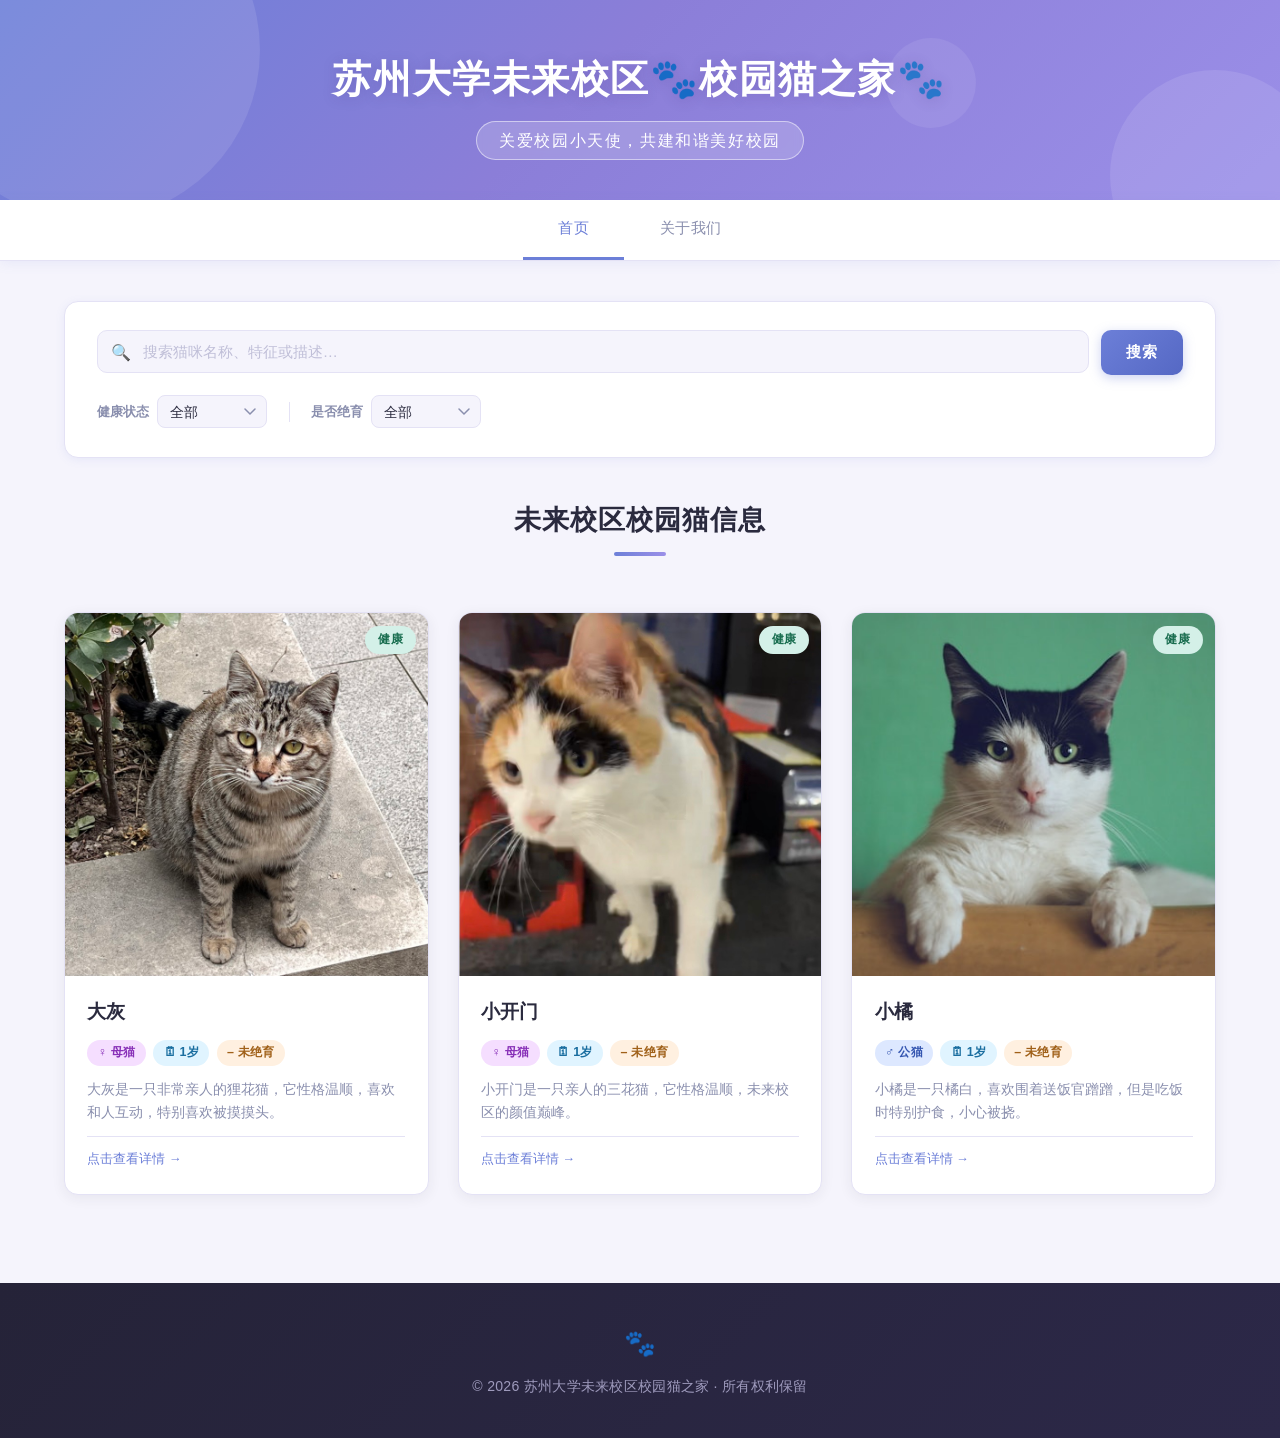
==== index.html @ 14e3f92b "update website info" ====
<!DOCTYPE html>
<html lang="zh-CN">
<head>
    <meta charset="UTF-8">
    <meta name="viewport" content="width=device-width, initial-scale=1.0">
    <title>苏州大学未来校区校园猫之家</title>
    <link rel="stylesheet" href="style.css">
</head>
<body>

    <!-- ── HEADER ── -->
    <header class="header">
        <div class="container header-inner">
            <h1>苏州大学未来校区🐾校园猫之家🐾</h1>
            <span class="header-subtitle">关爱校园小天使，共建和谐美好校园</span>
        </div>
    </header>

    <!-- ── NAV ── -->
    <nav class="navbar">
        <div class="container">
            <ul>
                <li><a href="#home" class="active">首页</a></li>
                <li><a href="#about">关于我们</a></li>
            </ul>
            <!-- <button id="addCatBtn" class="btn-add">+ 新增猫咪</button> -->
        </div>
    </nav>

    <!-- ── MAIN ── -->
    <main class="main">
        <div class="container">

            <!-- 搜索 & 筛选 -->
            <section class="search-section">
                <div class="search-row">
                    <div class="search-input-wrap">
                        <span class="search-icon">🔍</span>
                        <input type="text" id="searchInput" placeholder="搜索猫咪名称、特征或描述…">
                    </div>
                    <button id="searchBtn">搜索</button>
                </div>
                <div class="filter-row">
                    <div class="filter-item">
                        <span class="filter-label">健康状态</span>
                        <select id="statusFilter">
                            <option value="">全部</option>
                            <option value="健康">健康</option>
                            <option value="需要帮助">需要帮助</option>
                            <option value="已被领养">已被领养</option>
                        </select>
                    </div>
                    <div class="filter-divider"></div>
                    <div class="filter-item">
                        <span class="filter-label">是否绝育</span>
                        <select id="neuteredFilter">
                            <option value="">全部</option>
                            <option value="已绝育">已绝育</option>
                            <option value="未绝育">未绝育</option>
                        </select>
                    </div>
                </div>
            </section>

            <!-- 首页：猫咪列表 -->
            <section id="home">
                <div class="section-title"><h2>未来校区校园猫信息</h2></div>
                <div id="catsContainer" class="cats-grid"></div>
            </section>

            <!-- 关于我们 -->
            <section class="about-section" id="about" style="display:none;">
                <div class="section-title"><h2>关于我们</h2></div>
                <div class="about-content">
                    <p>苏州大学未来校区校园猫之家是一个致力于关爱校园猫咪的自发组织。我们希望通过这个平台，让更多人了解校园里猫咪的状态，为它们提供更好的生活环境。</p>
                    <h3>我们的使命</h3>
                    <ul>
                        <li>记录校园猫咪的信息</li>
                        <li>帮助有需要的校园猫咪</li>
                        <li>促进校园猫咪的领养工作</li>
                        <li>提高师生对校园猫咪的关爱意识</li>
                    </ul>
                </div>
            </section>

            <!-- 新增猫咪表单模态框 -->
            <div id="addCatModal" class="modal">
                <div class="modal-content modal-add-cat">
                    <span class="close" title="关闭">&times;</span>
                    <div class="modal-header">
                        <h3>🐱 新增猫咪信息</h3>
                    </div>
                    <form id="addCatForm">
                        <div class="form-row">
                            <div class="form-group">
                                <label class="required">猫咪名称</label>
                                <input type="text" name="name" required>
                            </div>
                            <div class="form-group">
                                <label class="required">年龄</label>
                                <input type="text" name="age" placeholder="如：1岁" required>
                            </div>
                        </div>
                        <div class="form-row">
                            <div class="form-group">
                                <label class="required">性别</label>
                                <select name="gender" required>
                                    <option value="">请选择</option>
                                    <option value="公猫">公猫</option>
                                    <option value="母猫">母猫</option>
                                </select>
                            </div>
                            <div class="form-group">
                                <label class="required">健康状态</label>
                                <select name="status" required>
                                    <option value="">请选择</option>
                                    <option value="健康">健康</option>
                                    <option value="需要帮助">需要帮助</option>
                                    <option value="已被领养">已被领养</option>
                                </select>
                            </div>
                        </div>
                        <div class="form-row">
                            <div class="form-group">
                                <label class="required">绝育状态</label>
                                <select name="neutered" required>
                                    <option value="">请选择</option>
                                    <option value="已绝育">已绝育</option>
                                    <option value="未绝育">未绝育</option>
                                </select>
                            </div>
                        </div>
                        <div class="form-group">
                            <label class="required">猫咪照片</label>
                            <input type="file" name="image" accept="image/*" id="catImageInput" required>
                            <div class="image-preview" id="imagePreview" style="display:none;margin-top:8px;">
                                <img id="previewImg" src="" alt="预览" style="max-width:200px;max-height:150px;border-radius:8px;object-fit:cover;">
                            </div>
                        </div>
                        <div class="form-group">
                            <label>外观特征</label>
                            <input type="text" name="characteristics" placeholder="如：橘色短毛，尾巴较长">
                        </div>
                        <div class="form-group">
                            <label class="required">详细描述</label>
                            <textarea name="description" rows="4" placeholder="描述这只猫咪的性格、习性等" required></textarea>
                        </div>
                        <div class="form-actions">
                            <button type="button" class="btn-cancel">取消</button>
                            <button type="submit" class="btn-submit">提交</button>
                        </div>
                    </form>
                </div>
            </div>

            <!-- 猫咪详情模态框 -->
            <div id="catModal" class="modal">
                <div class="modal-content">
                    <span class="close" title="关闭">&times;</span>
                    <div id="modalContent"></div>
                </div>
            </div>

        </div>
    </main>

    <!-- ── FOOTER ── -->
    <footer class="footer">
        <div class="container footer-inner">
            <div class="footer-logo">🐾</div>
            <p>&copy; 2026 苏州大学未来校区校园猫之家 · 所有权利保留</p>
        </div>
    </footer>

    <script src="script.js"></script>
</body>
</html>
---- style.css ----
/*
 * 蓝紫配色方案
 * --primary   : #6C7FD8  中饱和蓝紫（主色）
 * --secondary : #9B8FE8  淡紫（辅色）
 * --accent    : #5BC4D4  清爽蓝绿（强调）
 * --bg        : #F5F4FC  淡紫底
 * --card      : #FFFFFF  纯白卡片
 * --text      : #2A2A3E  深蓝灰文字
 * --muted     : #8A8FAE  蓝灰中字
 * --border    : #E4E2F5  淡紫边框
 */

/* ──────────────────────────────────────────
   基础重置
────────────────────────────────────────── */
*, *::before, *::after {
    margin: 0;
    padding: 0;
    box-sizing: border-box;
}

:root {
    --primary:    #6C7FD8;
    --primary-d:  #5568C4;
    --primary-l:  #8899E8;
    --secondary:  #9B8FE8;
    --accent:     #5BC4D4;
    --bg:         #F5F4FC;
    --card:       #FFFFFF;
    --text:       #2A2A3E;
    --muted:      #8A8FAE;
    --border:     #E4E2F5;
    --green:      #5DC9A8;
    --pink:       #E88FC4;
    --radius:     14px;
    --shadow-sm:  0 2px 10px rgba(108,127,216,0.10);
    --shadow-md:  0 6px 24px rgba(108,127,216,0.16);
    --shadow-lg:  0 16px 48px rgba(108,127,216,0.22);
    --transition: 0.25s cubic-bezier(0.4,0,0.2,1);
}

html { scroll-behavior: smooth; }

body {
    font-family: 'PingFang SC', 'Microsoft YaHei', 'Segoe UI', Tahoma, sans-serif;
    line-height: 1.6;
    color: var(--text);
    background: var(--bg);
    min-height: 100vh;
}

.container {
    max-width: 1200px;
    margin: 0 auto;
    padding: 0 24px;
}

/* ──────────────────────────────────────────
   HEADER
────────────────────────────────────────── */
.header {
    background: linear-gradient(135deg, #6C7FD8 0%, #8B7ED8 45%, #9B8FE8 100%);
    color: #fff;
    padding: 3rem 0 2.5rem;
    text-align: center;
    position: relative;
    overflow: hidden;
    box-shadow: 0 4px 20px rgba(108,127,216,0.35);
}

.header::before,
.header::after {
    content: '';
    position: absolute;
    border-radius: 50%;
    background: rgba(255,255,255,0.10);
    pointer-events: none;
}
.header::before {
    width: 340px; height: 340px;
    top: -120px; left: -80px;
}
.header::after {
    width: 210px; height: 210px;
    bottom: -80px; right: -40px;
}

.header-inner::before {
    content: '';
    position: absolute;
    width: 90px; height: 90px;
    border-radius: 50%;
    background: rgba(255,255,255,0.08);
    top: -10px; right: 22%;
    pointer-events: none;
}

.header-inner {
    position: relative;
    z-index: 1;
}

.header h1 {
    font-size: 2.4rem;
    font-weight: 700;
    letter-spacing: 0.04em;
    margin-bottom: 0.7rem;
    text-shadow: 0 2px 14px rgba(60,40,120,0.2);
}

.header-subtitle {
    display: inline-block;
    font-size: 1rem;
    letter-spacing: 0.1em;
    padding: 0.38rem 1.4rem;
    border: 1.5px solid rgba(255,255,255,0.50);
    border-radius: 40px;
    background: rgba(255,255,255,0.18);
    backdrop-filter: blur(4px);
    font-weight: 500;
}

/* ──────────────────────────────────────────
   NAV
────────────────────────────────────────── */
.navbar {
    background: #fff;
    box-shadow: 0 2px 12px rgba(108,127,216,0.10);
    position: sticky;
    top: 0;
    z-index: 100;
    border-bottom: 1px solid var(--border);
}

.navbar ul {
    display: flex;
    list-style: none;
    justify-content: center;
}

.navbar a {
    display: block;
    padding: 1rem 2.2rem;
    text-decoration: none;
    color: var(--muted);
    transition: color var(--transition), border-bottom var(--transition);
    font-weight: 500;
    font-size: 0.95rem;
    letter-spacing: 0.04em;
    border-bottom: 3px solid transparent;
}

.navbar a:hover { color: var(--primary); }

.navbar a.active {
    color: var(--primary);
    border-bottom-color: var(--primary);
}

/* ──────────────────────────────────────────
   MAIN
────────────────────────────────────────── */
.main {
    padding: 2.5rem 0 4rem;
    min-height: calc(100vh - 320px);
}

/* ──────────────────────────────────────────
   搜索 & 筛选
────────────────────────────────────────── */
.search-section {
    background: #fff;
    padding: 1.8rem 2rem;
    border-radius: var(--radius);
    box-shadow: var(--shadow-sm);
    margin-bottom: 2.5rem;
    border: 1px solid var(--border);
}

.search-row {
    display: flex;
    gap: 0.75rem;
    margin-bottom: 1.25rem;
}

.search-input-wrap {
    flex: 1;
    position: relative;
}

.search-icon {
    position: absolute;
    left: 14px;
    top: 50%;
    transform: translateY(-50%);
    font-size: 1rem;
    pointer-events: none;
}

.search-row input {
    width: 100%;
    padding: 0.75rem 0.75rem 0.75rem 2.8rem;
    border: 1.5px solid var(--border);
    border-radius: 10px;
    font-size: 0.95rem;
    background: var(--bg);
    color: var(--text);
    transition: border-color var(--transition), box-shadow var(--transition);
    font-family: inherit;
}

.search-row input:focus {
    outline: none;
    border-color: var(--primary);
    box-shadow: 0 0 0 3px rgba(108,127,216,0.15);
}

.search-row input::placeholder { color: #C0BFD8; }

.search-row button {
    padding: 0.75rem 1.6rem;
    background: linear-gradient(135deg, var(--primary), var(--primary-d));
    color: #fff;
    border: none;
    border-radius: 10px;
    cursor: pointer;
    transition: opacity var(--transition), transform var(--transition), box-shadow var(--transition);
    font-size: 0.95rem;
    font-family: inherit;
    font-weight: 600;
    letter-spacing: 0.04em;
    white-space: nowrap;
    box-shadow: 0 3px 12px rgba(108,127,216,0.35);
}

.search-row button:hover {
    opacity: 0.9;
    transform: translateY(-1px);
    box-shadow: 0 6px 18px rgba(108,127,216,0.40);
}

.filter-row {
    display: flex;
    gap: 1.25rem;
    flex-wrap: wrap;
    align-items: center;
}

.filter-label {
    font-size: 0.82rem;
    color: var(--muted);
    font-weight: 600;
    white-space: nowrap;
}

.filter-item {
    display: flex;
    align-items: center;
    gap: 0.5rem;
}

.filter-item select {
    padding: 0.45rem 2rem 0.45rem 0.75rem;
    border: 1.5px solid var(--border);
    border-radius: 8px;
    background: var(--bg);
    color: var(--text);
    font-size: 0.88rem;
    font-family: inherit;
    min-width: 110px;
    cursor: pointer;
    transition: border-color var(--transition);
    appearance: none;
    background-image: url("data:image/svg+xml,%3Csvg xmlns='http://www.w3.org/2000/svg' width='12' height='8' viewBox='0 0 12 8'%3E%3Cpath d='M1 1l5 5 5-5' stroke='%238A8FAE' stroke-width='1.5' fill='none' stroke-linecap='round'/%3E%3C/svg%3E");
    background-repeat: no-repeat;
    background-position: right 10px center;
}

.filter-item select:focus {
    outline: none;
    border-color: var(--primary);
}

.filter-divider {
    width: 1px;
    height: 20px;
    background: var(--border);
    margin: 0 0.1rem;
}

/* ──────────────────────────────────────────
   SECTION TITLE
────────────────────────────────────────── */
.section-title {
    text-align: center;
    margin-bottom: 2rem;
    padding-bottom: 1rem;
}

.section-title h2 {
    color: var(--text);
    font-size: 1.7rem;
    font-weight: 600;
    letter-spacing: 0.04em;
}

.section-title::after {
    content: '';
    display: block;
    width: 52px;
    height: 4px;
    background: linear-gradient(90deg, var(--primary), var(--secondary));
    border-radius: 2px;
    margin: 0.7rem auto 0;
}

/* ──────────────────────────────────────────
   CATS GRID
────────────────────────────────────────── */
.cats-grid {
    display: grid;
    grid-template-columns: repeat(auto-fill, minmax(310px, 1fr));
    gap: 1.8rem;
    padding: 0.5rem 0;
}

/* ──────────────────────────────────────────
   CAT CARD
────────────────────────────────────────── */
.cat-card {
    background: #fff;
    border-radius: var(--radius);
    overflow: hidden;
    box-shadow: 0 3px 14px rgba(42,42,62,0.07);
    transition: transform var(--transition), box-shadow var(--transition);
    cursor: pointer;
    border: 1px solid var(--border);
    display: flex;
    flex-direction: column;
}

.cat-card:hover {
    transform: translateY(-7px);
    box-shadow: var(--shadow-lg);
}

.cat-image-wrap {
    position: relative;
    overflow: hidden;
    background: #f5f4fb;
    flex-shrink: 0;
    aspect-ratio: 1 / 1;
}

.cat-image-wrap img {
    width: 100%;
    height: 100%;
    object-fit: cover;
    transition: transform 0.4s ease;
    display: block;
}

.cat-card:hover .cat-image-wrap img {
    transform: scale(1.06);
}

.cat-status-overlay {
    position: absolute;
    top: 12px;
    right: 12px;
}

.cat-info {
    padding: 1.3rem 1.4rem 1.5rem;
    flex: 1;
    display: flex;
    flex-direction: column;
    gap: 0.75rem;
}

.cat-name {
    font-size: 1.2rem;
    font-weight: 700;
    color: var(--text);
}

.cat-tags {
    display: flex;
    flex-wrap: wrap;
    gap: 0.45rem;
}

/* ── 标签 ── */
.tag {
    display: inline-flex;
    align-items: center;
    gap: 0.2rem;
    padding: 0.2rem 0.65rem;
    border-radius: 20px;
    font-size: 0.78rem;
    font-weight: 600;
    letter-spacing: 0.02em;
}

.tag-gender-m   { background: #DDE8FF; color: #3455B0; }
.tag-gender-f   { background: #F5DEFF; color: #8830B8; }
.tag-age        { background: #E0F4FF; color: #1A6EA0; }
.tag-neutered   { background: #DDFAF0; color: #1A7A58; }
.tag-unneutered { background: #FFF0E0; color: #A06018; }

.cat-description {
    color: var(--muted);
    line-height: 1.65;
    font-size: 0.88rem;
    flex: 1;
    display: -webkit-box;
    -webkit-line-clamp: 3;
    -webkit-box-orient: vertical;
    overflow: hidden;
}

.cat-footer {
    margin-top: auto;
    padding-top: 0.75rem;
    border-top: 1px solid var(--border);
    font-size: 0.8rem;
    color: var(--primary);
    font-weight: 500;
    display: flex;
    align-items: center;
    gap: 0.3rem;
}

/* ──────────────────────────────────────────
   STATUS BADGE
────────────────────────────────────────── */
.status-badge {
    display: inline-block;
    padding: 0.25rem 0.8rem;
    border-radius: 20px;
    font-size: 0.78rem;
    font-weight: 700;
    letter-spacing: 0.03em;
}

.status-healthy    { background: #D4F0E8; color: #1A6E50; }
.status-need-help  { background: #FFE4E0; color: #B83820; }
.status-adopted    { background: #DDE8FF; color: #2A50B0; }

/* ──────────────────────────────────────────
   EMPTY STATE
────────────────────────────────────────── */
.empty-state {
    grid-column: 1 / -1;
    text-align: center;
    padding: 4rem 2rem;
    color: var(--muted);
}

.empty-state .empty-icon {
    font-size: 3.5rem;
    margin-bottom: 1rem;
    display: block;
}

.empty-state strong {
    font-size: 1.1rem;
    display: block;
    color: var(--text);
    margin-bottom: 0.4rem;
}

.empty-state p { font-size: 0.9rem; }

/* ──────────────────────────────────────────
   MODAL
────────────────────────────────────────── */
.modal {
    display: none;
    position: fixed;
    z-index: 1000;
    inset: 0;
    background: rgba(20,18,40,0.55);
    backdrop-filter: blur(5px);
    animation: fadeIn 0.25s ease;
    overflow-y: auto;
    padding: 2rem 1rem;
}

.modal-content {
    background: #fff;
    margin: 0 auto;
    border-radius: 20px;
    width: 100%;
    max-width: 580px;
    position: relative;
    animation: slideIn 0.3s cubic-bezier(0.34,1.56,0.64,1);
    border: 1px solid var(--border);
    overflow: hidden;
    box-shadow: 0 20px 60px rgba(108,127,216,0.22);
}

.close {
    position: absolute;
    right: 14px;
    top: 14px;
    width: 34px;
    height: 34px;
    display: flex;
    align-items: center;
    justify-content: center;
    background: rgba(255,255,255,0.92);
    backdrop-filter: blur(4px);
    color: var(--muted);
    font-size: 1.2rem;
    font-weight: bold;
    cursor: pointer;
    z-index: 1001;
    border-radius: 50%;
    line-height: 1;
    transition: background var(--transition), color var(--transition), transform var(--transition);
    border: 1px solid var(--border);
}

.close:hover {
    background: var(--primary);
    color: #fff;
    border-color: var(--primary);
    transform: rotate(90deg);
}

.modal-image {
    width: 100%;
    overflow: hidden;
    background: #f5f4fb;
}

.modal-image img {
    width: 100%;
    height: auto;
    max-height: 360px;
    object-fit: contain;
    display: block;
}

.modal-info {
    padding: 1.8rem 2rem 2rem;
}

.modal-header {
    display: flex;
    align-items: center;
    justify-content: space-between;
    margin-bottom: 1rem;
    flex-wrap: wrap;
    gap: 0.5rem;
}

.modal-info h3 {
    font-size: 1.7rem;
    color: var(--text);
    font-weight: 700;
}

.modal-tags {
    display: flex;
    flex-wrap: wrap;
    gap: 0.5rem;
    margin-bottom: 1.4rem;
}

.modal-details {
    display: grid;
    grid-template-columns: 1fr 1fr;
    gap: 0.85rem;
    margin-bottom: 1.4rem;
}

.modal-detail {
    display: flex;
    flex-direction: column;
    gap: 0.3rem;
    background: var(--bg);
    padding: 0.8rem 1rem;
    border-radius: 10px;
    border: 1px solid var(--border);
}

.modal-detail strong {
    color: var(--primary);
    font-size: 0.75rem;
    letter-spacing: 0.06em;
    text-transform: uppercase;
    font-weight: 700;
}

.modal-detail span {
    font-size: 0.93rem;
    color: var(--text);
}

.modal-description {
    line-height: 1.75;
    color: #6A6A88;
    background: var(--bg);
    padding: 1.1rem 1.2rem;
    border-radius: 10px;
    border: 1px solid var(--border);
    font-size: 0.92rem;
}

.modal-description .desc-label {
    color: var(--primary);
    font-size: 0.75rem;
    font-weight: 700;
    letter-spacing: 0.06em;
    text-transform: uppercase;
    display: block;
    margin-bottom: 0.5rem;
}

/* ──────────────────────────────────────────
   ABOUT PAGE
────────────────────────────────────────── */
.about-section,
.contact-section {
    background: #fff;
    padding: 2.5rem;
    border-radius: var(--radius);
    box-shadow: var(--shadow-sm);
    border: 1px solid var(--border);
}

.about-content h3 {
    color: var(--primary);
    margin: 1.8rem 0 0.8rem;
    font-size: 1.1rem;
    font-weight: 700;
}

.about-content p {
    color: #6A6A88;
    line-height: 1.8;
}

.about-content ul {
    list-style: none;
    padding: 0;
    display: flex;
    flex-direction: column;
    gap: 0.5rem;
}

.about-content li {
    padding: 0.7rem 1rem 0.7rem 3rem;
    position: relative;
    color: #6A6A88;
    background: var(--bg);
    border-radius: 8px;
    border: 1px solid var(--border);
    transition: border-color var(--transition), box-shadow var(--transition);
}

.about-content li:hover {
    border-color: var(--primary);
    box-shadow: 0 2px 10px rgba(108,127,216,0.12);
}

.about-content li::before {
    content: "🐾";
    position: absolute;
    left: 0.85rem;
    top: 50%;
    transform: translateY(-50%);
    font-size: 1rem;
}

/* ──────────────────────────────────────────
   CONTACT PAGE
────────────────────────────────────────── */
.contact-content {
    display: grid;
    grid-template-columns: repeat(auto-fit, minmax(260px, 1fr));
    gap: 1.5rem;
    margin-top: 1.5rem;
}

.contact-block {
    background: var(--bg);
    padding: 1.6rem;
    border-radius: 12px;
    border: 1px solid var(--border);
    transition: border-color var(--transition), box-shadow var(--transition);
}

.contact-block:hover {
    border-color: var(--primary);
    box-shadow: 0 4px 16px rgba(108,127,216,0.14);
}

.contact-block h3 {
    color: var(--primary);
    margin-bottom: 1rem;
    font-size: 1.05rem;
    font-weight: 700;
}

.contact-block p {
    margin: 0.6rem 0;
    font-size: 0.93rem;
    color: #6A6A88;
    line-height: 1.7;
}

.contact-block strong {
    color: var(--text);
    font-weight: 600;
}

.contact-form-wrap form {
    display: flex;
    flex-direction: column;
    gap: 0.85rem;
}

.contact-form-wrap input,
.contact-form-wrap textarea {
    padding: 0.7rem 0.9rem;
    border: 1.5px solid var(--border);
    border-radius: 8px;
    font-size: 0.93rem;
    font-family: inherit;
    background: #fff;
    color: var(--text);
    transition: border-color var(--transition), box-shadow var(--transition);
    resize: vertical;
}

.contact-form-wrap input:focus,
.contact-form-wrap textarea:focus {
    outline: none;
    border-color: var(--primary);
    box-shadow: 0 0 0 3px rgba(108,127,216,0.12);
}

.contact-form-wrap input::placeholder,
.contact-form-wrap textarea::placeholder { color: #C0BFD8; }

.contact-form-wrap button {
    padding: 0.75rem;
    background: linear-gradient(135deg, var(--primary), var(--primary-d));
    color: #fff;
    border: none;
    border-radius: 8px;
    cursor: pointer;
    font-size: 0.95rem;
    font-family: inherit;
    font-weight: 600;
    letter-spacing: 0.05em;
    transition: opacity var(--transition), transform var(--transition);
    box-shadow: 0 3px 12px rgba(108,127,216,0.30);
}

.contact-form-wrap button:hover {
    opacity: 0.9;
    transform: translateY(-1px);
}

/* ──────────────────────────────────────────
   FOOTER
────────────────────────────────────────── */
.footer {
    background: linear-gradient(135deg, #252338 0%, #2C2848 100%);
    color: #B8B4D8;
    text-align: center;
    padding: 2.5rem 0;
    margin-top: 1rem;
}

.footer-inner {
    display: flex;
    flex-direction: column;
    align-items: center;
    gap: 0.5rem;
}

.footer-logo { font-size: 1.6rem; margin-bottom: 0.2rem; }

.footer p {
    font-size: 0.88rem;
    opacity: 0.82;
    letter-spacing: 0.02em;
}

.footer a {
    color: var(--accent);
    text-decoration: none;
    transition: color var(--transition);
}
.footer a:hover { color: #fff; }

/* ──────────────────────────────────────────
   ANIMATIONS
────────────────────────────────────────── */
@keyframes fadeIn {
    from { opacity: 0; }
    to   { opacity: 1; }
}

@keyframes slideIn {
    from { opacity: 0; transform: translateY(-20px) scale(0.97); }
    to   { opacity: 1; transform: translateY(0) scale(1); }
}

/* ──────────────────────────────────────────
   新增猫咪按钮
────────────────────────────────────────── */
.btn-add {
    position: absolute;
    right: 0;
    top: 50%;
    transform: translateY(-50%);
    padding: 0.6rem 1.2rem;
    background: linear-gradient(135deg, var(--accent), #4AB8C8);
    color: #fff;
    border: none;
    border-radius: 8px;
    cursor: pointer;
    font-size: 0.88rem;
    font-family: inherit;
    font-weight: 600;
    letter-spacing: 0.04em;
    transition: opacity var(--transition), transform var(--transition), box-shadow var(--transition);
    box-shadow: 0 3px 12px rgba(91,196,212,0.35);
}

.btn-add:hover {
    opacity: 0.9;
    transform: translateY(-52%);
    box-shadow: 0 5px 18px rgba(91,196,212,0.45);
}

/* ──────────────────────────────────────────
   新增猫咪表单模态框
────────────────────────────────────────── */
.modal-add-cat {
    max-width: 680px;
    border: 1px solid var(--border);
    box-shadow: 0 20px 60px rgba(108,127,216,0.25);
}

.modal-add-cat .modal-header {
    padding: 1.5rem 2rem 1rem;
    background: linear-gradient(135deg, var(--bg), #E8E6F8);
    border-bottom: 1px solid var(--border);
}

.modal-add-cat .modal-header h3 {
    font-size: 1.4rem;
    color: var(--text);
    font-weight: 700;
    margin: 0;
}

.modal-add-cat form {
    padding: 1.8rem 2rem 2rem;
}

.form-row {
    display: grid;
    grid-template-columns: 1fr 1fr;
    gap: 1.2rem;
    margin-bottom: 1.2rem;
}

.form-group {
    display: flex;
    flex-direction: column;
    gap: 0.5rem;
}

.form-group label {
    font-size: 0.82rem;
    color: var(--muted);
    font-weight: 600;
    letter-spacing: 0.03em;
}

.form-group label.required::after {
    content: " *";
    color: var(--pink);
}

.form-group input,
.form-group select,
.form-group textarea {
    padding: 0.7rem 0.85rem;
    border: 1.5px solid var(--border);
    border-radius: 8px;
    font-size: 0.93rem;
    font-family: inherit;
    background: #fff;
    color: var(--text);
    transition: border-color var(--transition), box-shadow var(--transition);
}

.form-group textarea {
    resize: vertical;
    min-height: 90px;
    line-height: 1.6;
}

.form-group input:focus,
.form-group select:focus,
.form-group textarea:focus {
    outline: none;
    border-color: var(--primary);
    box-shadow: 0 0 0 3px rgba(108,127,216,0.12);
}

.form-group input::placeholder,
.form-group textarea::placeholder {
    color: #C0BFD8;
}

.form-group select {
    appearance: none;
    background-image: url("data:image/svg+xml,%3Csvg xmlns='http://www.w3.org/2000/svg' width='12' height='8' viewBox='0 0 12 8'%3E%3Cpath d='M1 1l5 5 5-5' stroke='%238A8FAE' stroke-width='1.5' fill='none' stroke-linecap='round'/%3E%3C/svg%3E");
    background-repeat: no-repeat;
    background-position: right 12px center;
    cursor: pointer;
}

.form-actions {
    display: flex;
    gap: 1rem;
    margin-top: 1.5rem;
    padding-top: 1.5rem;
    border-top: 1px solid var(--border);
}

.form-actions button {
    flex: 1;
    padding: 0.75rem 1.5rem;
    border: none;
    border-radius: 8px;
    font-size: 0.95rem;
    font-family: inherit;
    font-weight: 600;
    letter-spacing: 0.04em;
    cursor: pointer;
    transition: opacity var(--transition), transform var(--transition);
}

.btn-cancel {
    background: var(--bg);
    color: var(--muted);
    border: 1.5px solid var(--border);
}

.btn-cancel:hover {
    background: #E8E6F8;
    color: var(--text);
}

.btn-submit {
    background: linear-gradient(135deg, var(--primary), var(--primary-d));
    color: #fff;
    box-shadow: 0 3px 12px rgba(108,127,216,0.35);
}

.btn-submit:hover {
    opacity: 0.9;
    transform: translateY(-1px);
    box-shadow: 0 5px 18px rgba(108,127,216,0.45);
}


/* ──────────────────────────────────────────
   RESPONSIVE
────────────────────────────────────────── */
@media (max-width: 768px) {
    .header h1 { font-size: 1.65rem; }

    .navbar a { padding: 0.85rem 1.2rem; font-size: 0.88rem; }

    .cats-grid { grid-template-columns: 1fr; gap: 1.2rem; }

    .search-row { flex-direction: column; }
    .filter-row { flex-direction: column; align-items: flex-start; }
    .filter-divider { display: none; }

    .modal { padding: 1rem 0.5rem; }
    .modal-details { grid-template-columns: 1fr; }
    .modal-info { padding: 1.4rem 1.2rem 1.6rem; }

    .about-section,
    .contact-section { padding: 1.5rem; }

    .contact-content { grid-template-columns: 1fr; }

    /* 新增猫咪按钮在移动端 */
    .btn-add {
        position: static;
        transform: none;
        margin-top: 0.5rem;
        width: 100%;
    }

    .btn-add:hover {
        transform: translateY(-1px);
    }

    /* 新增猫咪表单在移动端 */
    .modal-add-cat .modal-header {
        padding: 1.2rem 1.5rem 1rem;
    }

    .modal-add-cat form {
        padding: 1.4rem 1.5rem 1.8rem;
    }

    .form-row {
        grid-template-columns: 1fr;
        gap: 1rem;
    }

    .form-actions {
        flex-direction: column-reverse;
    }

    .form-actions button {
        width: 100%;
    }
}
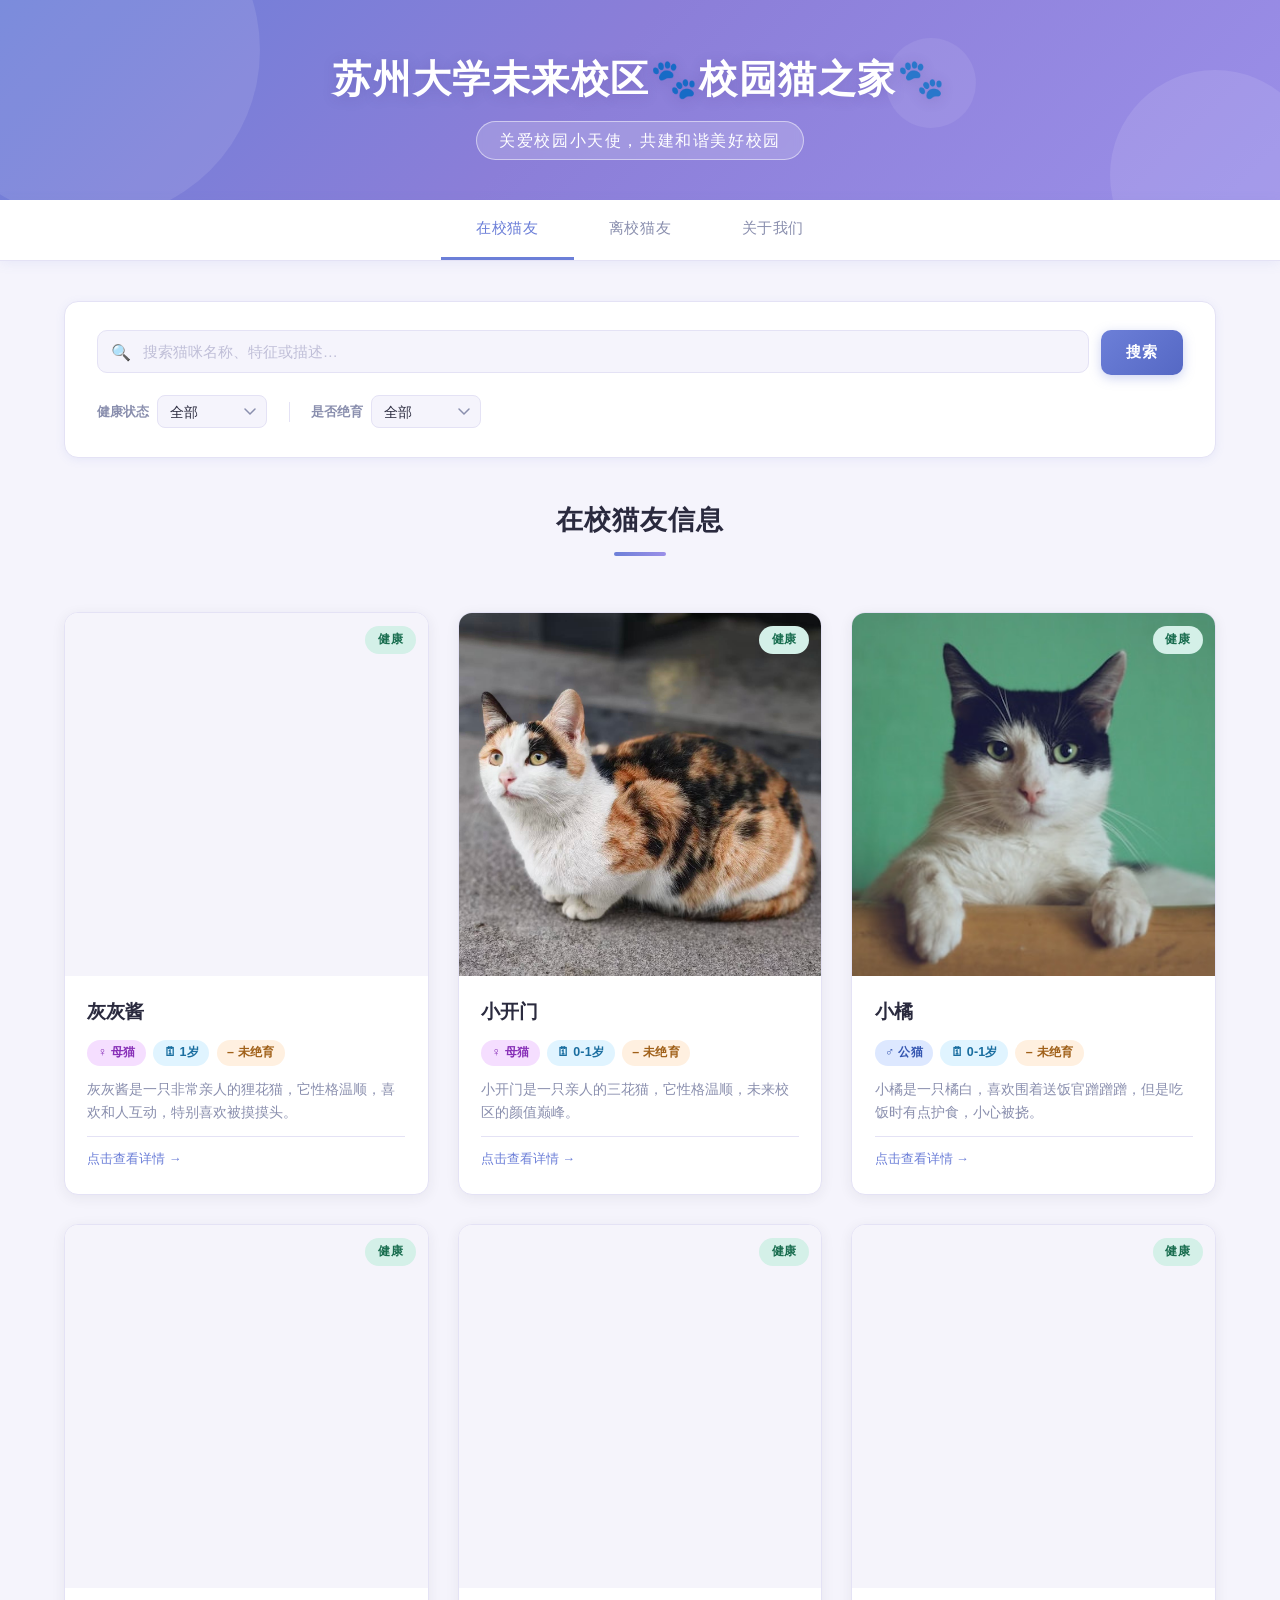
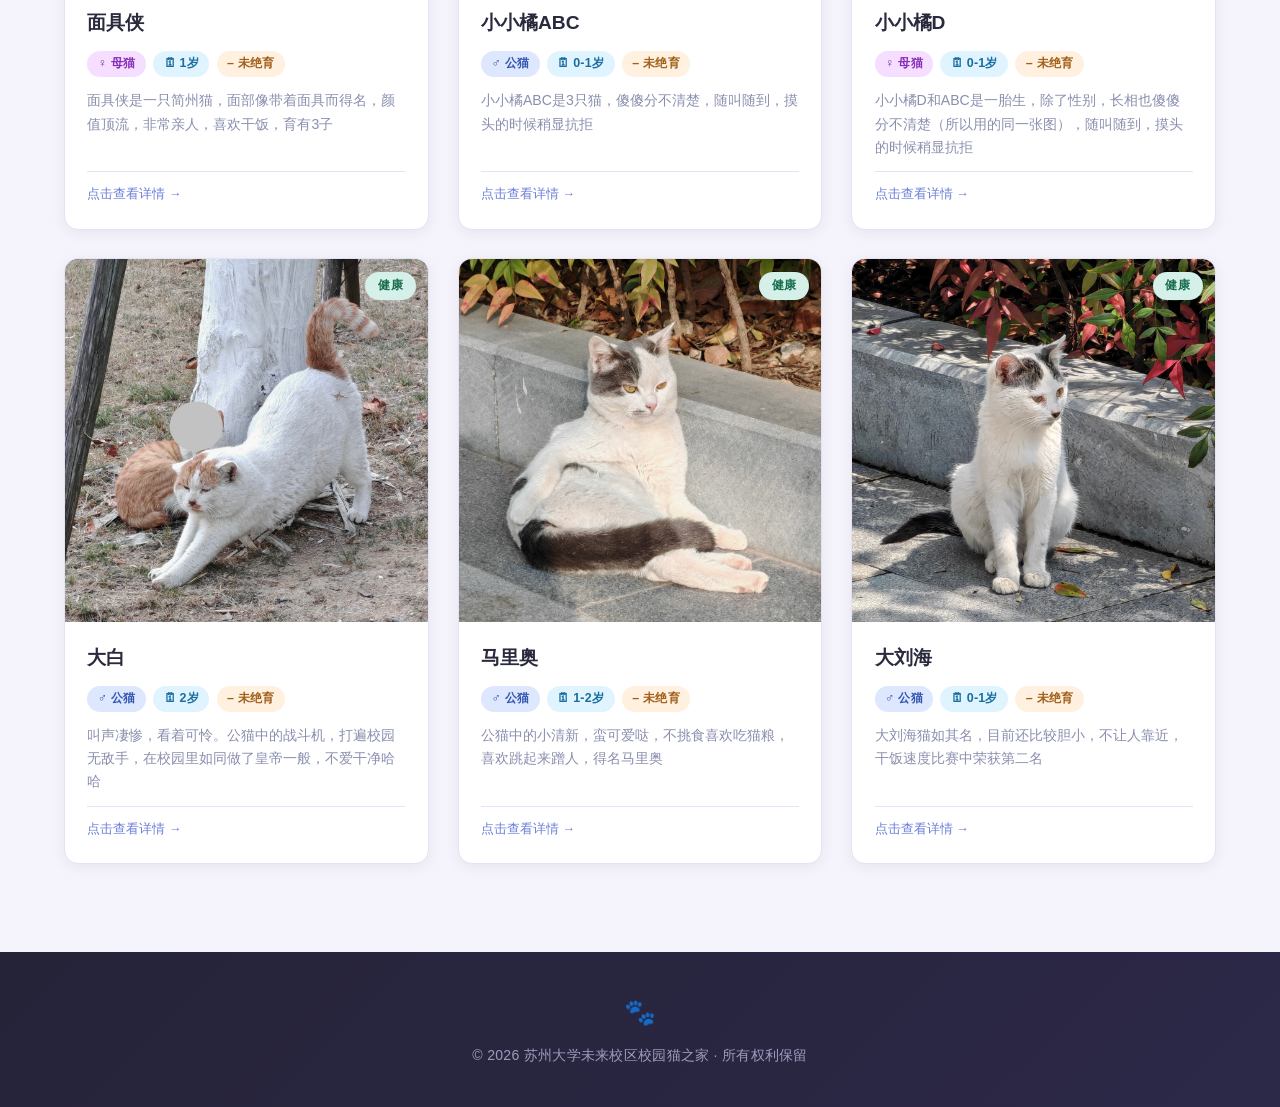
==== commit 149e466b: "update cats info" ====
--- a/index.html
+++ b/index.html
@@ -20,7 +20,8 @@
     <nav class="navbar">
         <div class="container">
             <ul>
-                <li><a href="#home" class="active">首页</a></li>
+                <li><a href="#home" class="active">在校猫友</a></li>
+                <li><a href="#alumni">离校猫友</a></li>
                 <li><a href="#about">关于我们</a></li>
             </ul>
             <!-- <button id="addCatBtn" class="btn-add">+ 新增猫咪</button> -->
@@ -47,7 +48,6 @@
                             <option value="">全部</option>
                             <option value="健康">健康</option>
                             <option value="需要帮助">需要帮助</option>
-                            <option value="已被领养">已被领养</option>
                         </select>
                     </div>
                     <div class="filter-divider"></div>
@@ -62,10 +62,36 @@
                 </div>
             </section>
 
-            <!-- 首页：猫咪列表 -->
+            <!-- 首页：在校猫咪列表 -->
             <section id="home">
-                <div class="section-title"><h2>未来校区校园猫信息</h2></div>
+                <div class="section-title"><h2>在校猫友信息</h2></div>
                 <div id="catsContainer" class="cats-grid"></div>
+            </section>
+
+            <!-- 离校猫友 -->
+            <section id="alumni" style="display:none;">
+                <div class="search-section" id="alumniSearchSection">
+                    <div class="search-row">
+                        <div class="search-input-wrap">
+                            <span class="search-icon">🔍</span>
+                            <input type="text" id="alumniSearchInput" placeholder="搜索猫咪名称、特征或描述…">
+                        </div>
+                        <button id="alumniSearchBtn">搜索</button>
+                    </div>
+                    <div class="filter-row">
+                        <div class="filter-item">
+                            <span class="filter-label">离校原因</span>
+                            <select id="leaveReasonFilter">
+                                <option value="">全部</option>
+                                <option value="被领养">被领养</option>
+                                <option value="走失">走失</option>
+                                <option value="其他">其他</option>
+                            </select>
+                        </div>
+                    </div>
+                </div>
+                <div class="section-title"><h2>离校猫友信息</h2></div>
+                <div id="alumniContainer" class="cats-grid"></div>
             </section>
 
             <!-- 关于我们 -->
@@ -103,6 +129,10 @@
                         </div>
                         <div class="form-row">
                             <div class="form-group">
+                                <label>生日</label>
+                                <input type="date" name="birthday">
+                            </div>
+                            <div class="form-group">
                                 <label class="required">性别</label>
                                 <select name="gender" required>
                                     <option value="">请选择</option>
@@ -110,6 +140,8 @@
                                     <option value="母猫">母猫</option>
                                 </select>
                             </div>
+                        </div>
+                        <div class="form-row">
                             <div class="form-group">
                                 <label class="required">健康状态</label>
                                 <select name="status" required>
--- a/style.css
+++ b/style.css
@@ -405,6 +405,7 @@
 .tag-gender-m   { background: #DDE8FF; color: #3455B0; }
 .tag-gender-f   { background: #F5DEFF; color: #8830B8; }
 .tag-age        { background: #E0F4FF; color: #1A6EA0; }
+.tag-birthday   { background: #FFF0F5; color: #C44D8A; }
 .tag-neutered   { background: #DDFAF0; color: #1A7A58; }
 .tag-unneutered { background: #FFF0E0; color: #A06018; }
 
@@ -446,6 +447,11 @@
 .status-healthy    { background: #D4F0E8; color: #1A6E50; }
 .status-need-help  { background: #FFE4E0; color: #B83820; }
 .status-adopted    { background: #DDE8FF; color: #2A50B0; }
+
+.tag-leave-reason  { background: #FFF0E0; color: #A06018; }
+.leave-adopted       { background: #DDE8FF; color: #2A50B0; }
+.leave-lost          { background: #FFE4E0; color: #B83820; }
+.leave-other         { background: #E8E4F5; color: #6C5FA8; }
 
 /* ──────────────────────────────────────────
    EMPTY STATE
@@ -579,9 +585,9 @@
 .modal-detail {
     display: flex;
     flex-direction: column;
-    gap: 0.3rem;
+    gap: 0.15rem;
     background: var(--bg);
-    padding: 0.8rem 1rem;
+    padding: 0.35rem 1rem;
     border-radius: 10px;
     border: 1px solid var(--border);
 }
@@ -595,18 +601,18 @@
 }
 
 .modal-detail span {
-    font-size: 0.93rem;
+    font-size: 13px;
     color: var(--text);
 }
 
 .modal-description {
     line-height: 1.75;
-    color: #6A6A88;
+    color: var(--text);
     background: var(--bg);
-    padding: 1.1rem 1.2rem;
+    padding: 0.35rem 1.2rem 0.6rem;
     border-radius: 10px;
     border: 1px solid var(--border);
-    font-size: 0.92rem;
+    font-size: 13px;
 }
 
 .modal-description .desc-label {
@@ -616,7 +622,41 @@
     letter-spacing: 0.06em;
     text-transform: uppercase;
     display: block;
-    margin-bottom: 0.5rem;
+    margin-top: 0.2rem;
+    margin-bottom: 0.3rem;
+}
+
+.modal-updated {
+    margin-top: 1.2rem;
+    font-size: 0.75rem;
+    color: var(--muted);
+    text-align: right;
+    opacity: 0.7;
+}
+
+/* ──────────────────────────────────────────
+   关系模块
+────────────────────────────────────────── */
+.modal-relations {
+    margin-top: 1.2rem;
+    padding: 0;
+}
+
+.relation-tag {
+    display: inline-block;
+    padding: 0.2rem 0.5rem;
+    margin: 0.15rem 0.4rem 0.15rem 0;
+    border-radius: 12px;
+    font-size: 0.72rem;
+    color: var(--muted);
+    background: transparent;
+    border: 1px solid var(--border);
+    transition: all var(--transition);
+}
+
+.relation-tag:hover {
+    border-color: var(--primary);
+    color: var(--primary);
 }
 
 /* ──────────────────────────────────────────
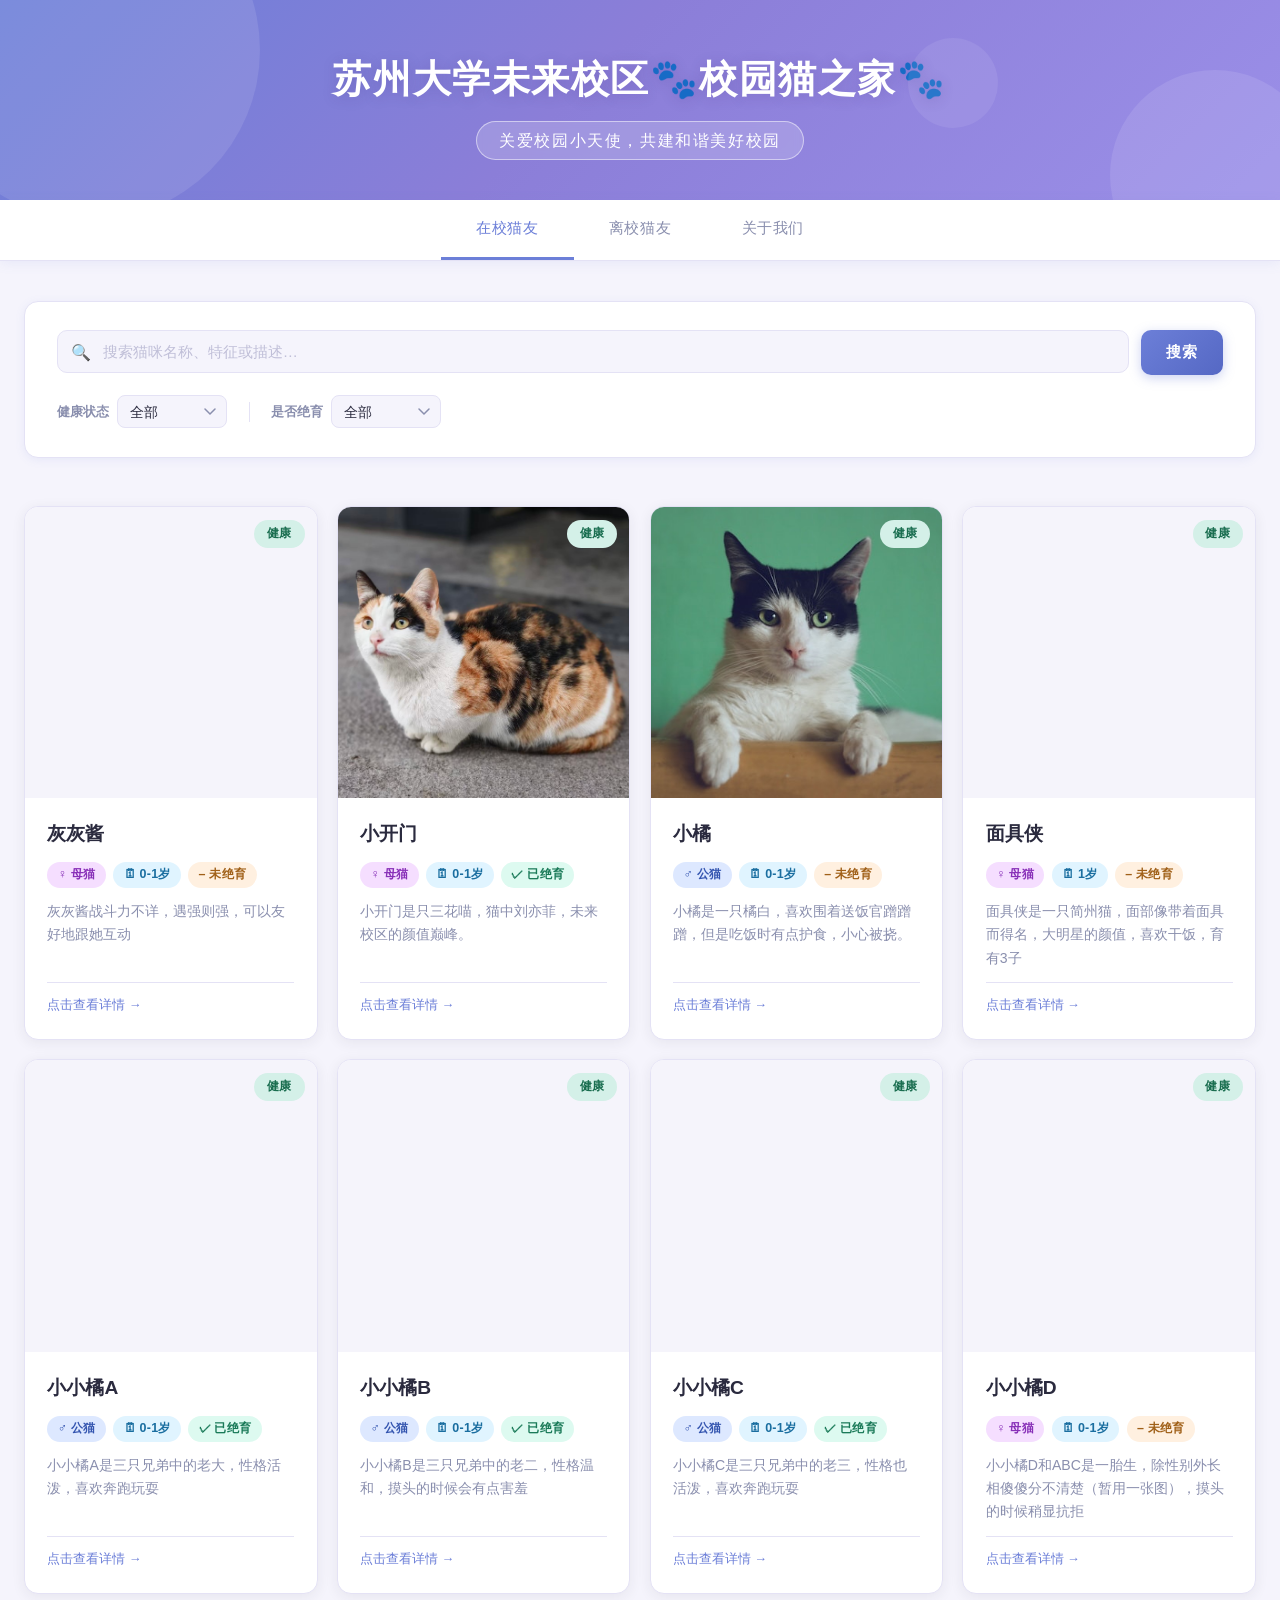
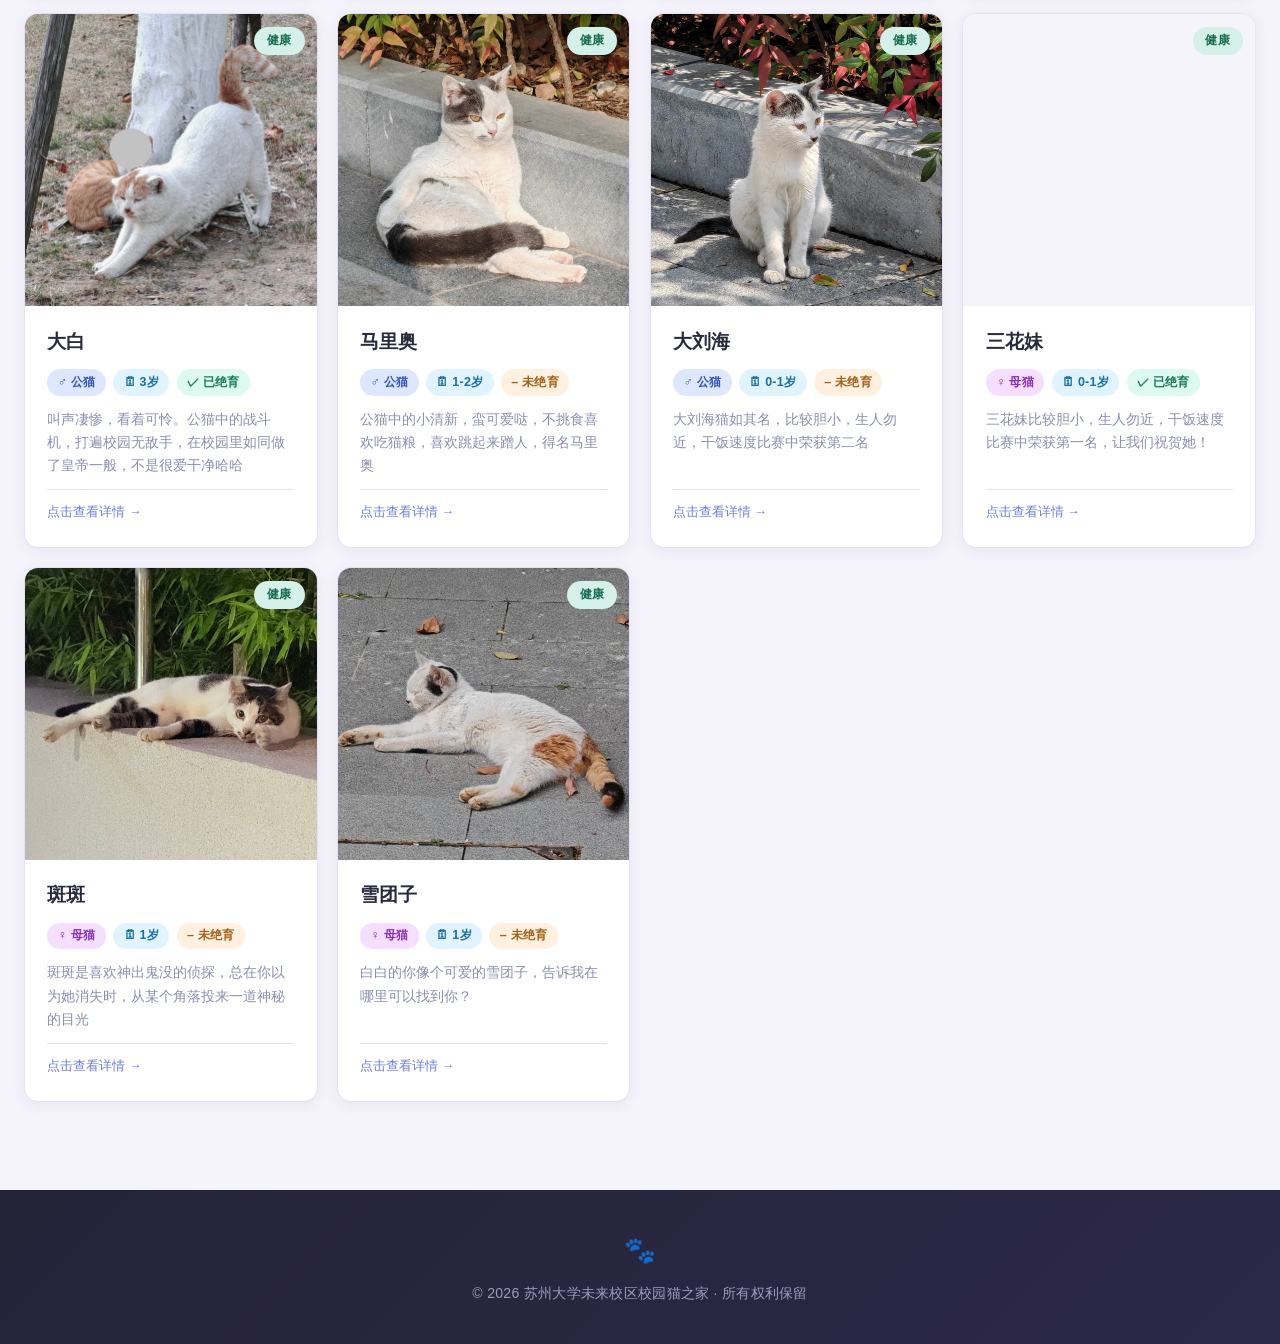
==== commit 8ecefded: "update cats info" ====
--- a/index.html
+++ b/index.html
@@ -64,7 +64,6 @@
 
             <!-- 首页：在校猫咪列表 -->
             <section id="home">
-                <div class="section-title"><h2>在校猫友信息</h2></div>
                 <div id="catsContainer" class="cats-grid"></div>
             </section>
 
@@ -90,7 +89,6 @@
                         </div>
                     </div>
                 </div>
-                <div class="section-title"><h2>离校猫友信息</h2></div>
                 <div id="alumniContainer" class="cats-grid"></div>
             </section>
 
--- a/style.css
+++ b/style.css
@@ -50,7 +50,7 @@
 }
 
 .container {
-    max-width: 1200px;
+    max-width: 1600px;
     margin: 0 auto;
     padding: 0 24px;
 }
@@ -319,8 +319,8 @@
 ────────────────────────────────────────── */
 .cats-grid {
     display: grid;
-    grid-template-columns: repeat(auto-fill, minmax(310px, 1fr));
-    gap: 1.8rem;
+    grid-template-columns: repeat(4, 1fr);
+    gap: 1.2rem;
     padding: 0.5rem 0;
 }
 
@@ -449,7 +449,7 @@
 .status-adopted    { background: #DDE8FF; color: #2A50B0; }
 
 .tag-leave-reason  { background: #FFF0E0; color: #A06018; }
-.leave-adopted       { background: #DDE8FF; color: #2A50B0; }
+.leave-adopted       { background: #D4F5E2; color: #1A7A45; }
 .leave-lost          { background: #FFE4E0; color: #B83820; }
 .leave-other         { background: #E8E4F5; color: #6C5FA8; }
 
@@ -1073,3 +1073,7 @@
         width: 100%;
     }
 }
+
+@media (min-width: 769px) and (max-width: 1100px) {
+    .cats-grid { grid-template-columns: repeat(3, 1fr); gap: 1.2rem; }
+}
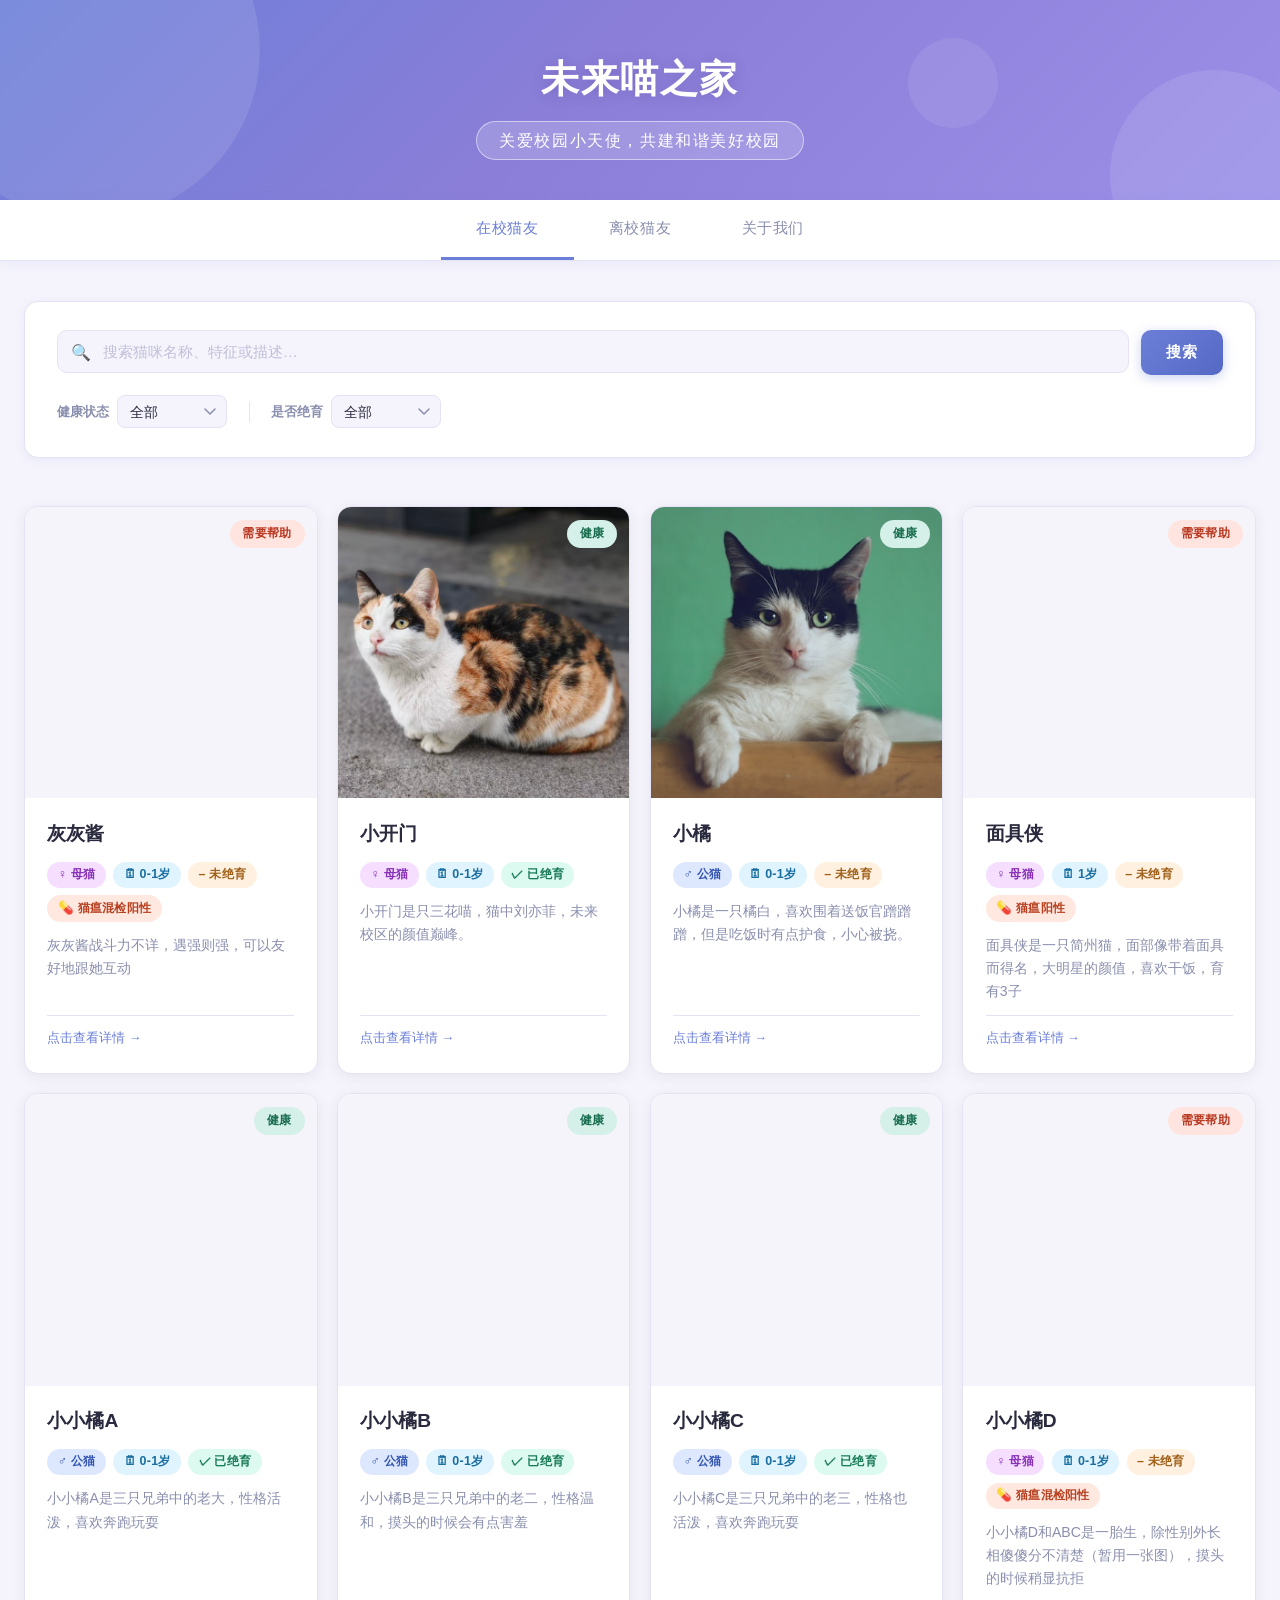
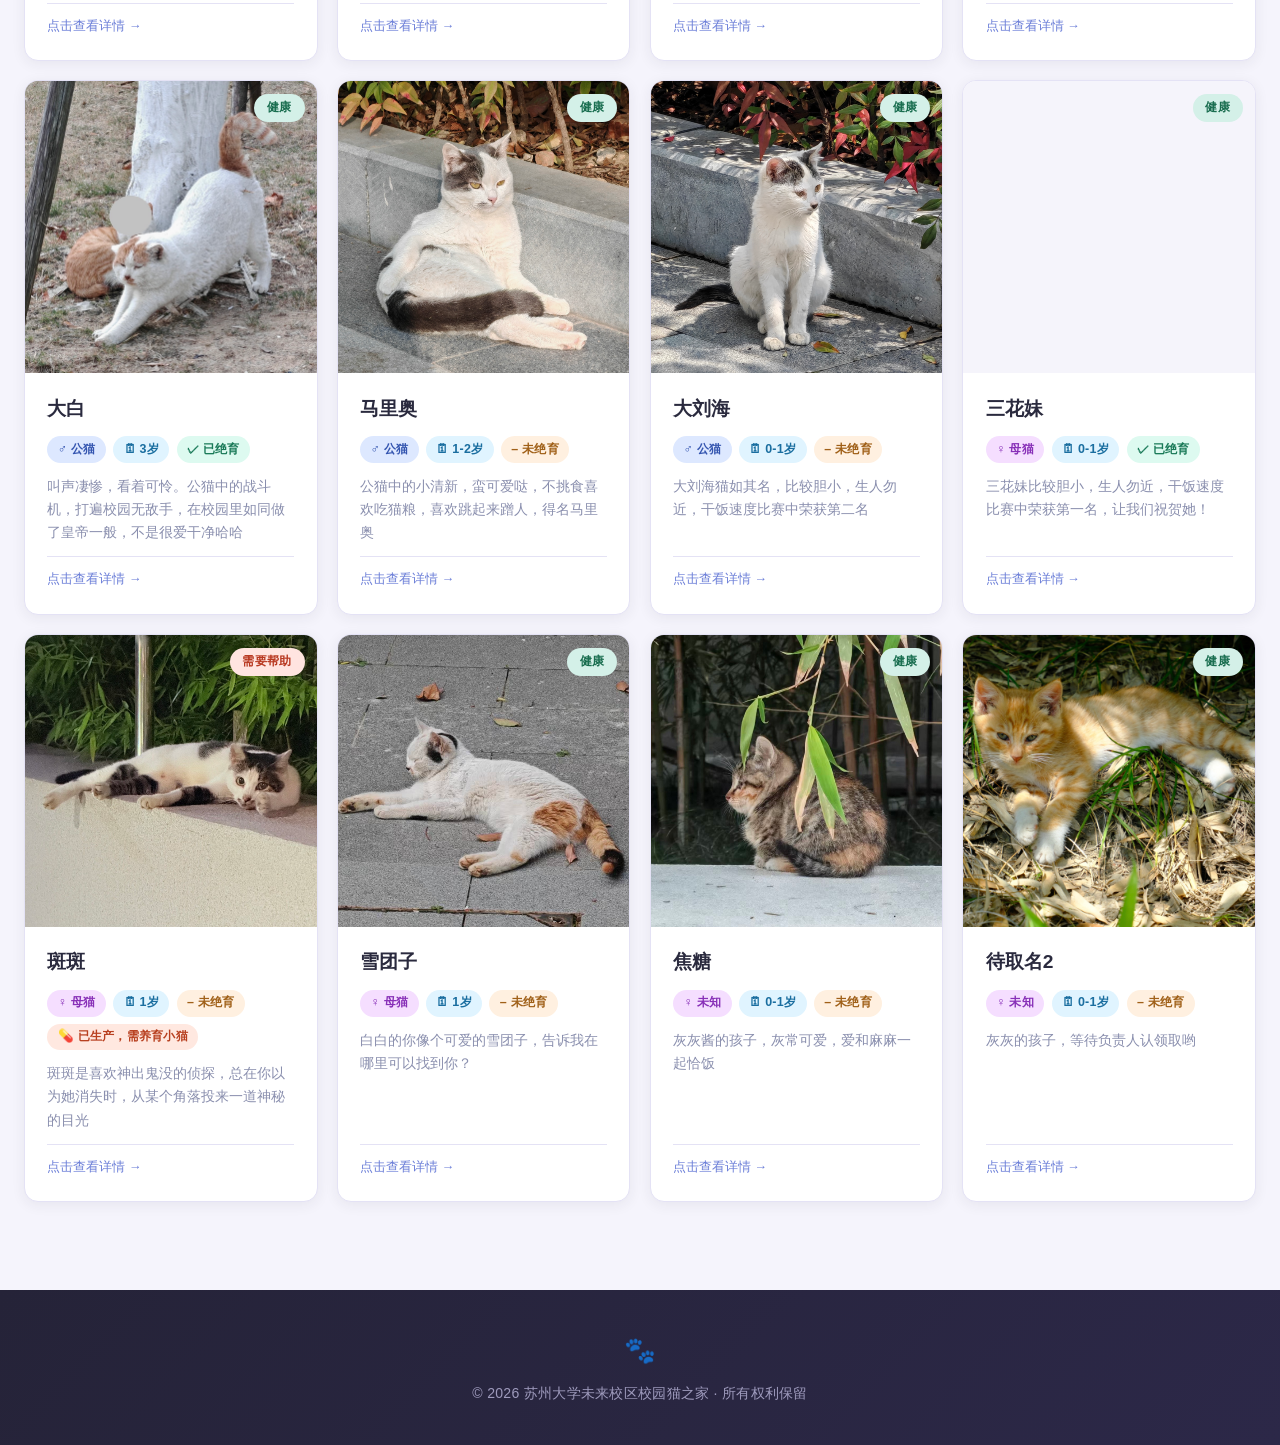
==== commit f465d41b: "update cats info" ====
--- a/index.html
+++ b/index.html
@@ -3,7 +3,7 @@
 <head>
     <meta charset="UTF-8">
     <meta name="viewport" content="width=device-width, initial-scale=1.0">
-    <title>苏州大学未来校区校园猫之家</title>
+    <title>未来喵之家</title>
     <link rel="stylesheet" href="style.css">
 </head>
 <body>
@@ -11,7 +11,7 @@
     <!-- ── HEADER ── -->
     <header class="header">
         <div class="container header-inner">
-            <h1>苏州大学未来校区🐾校园猫之家🐾</h1>
+            <h1>未来喵之家</h1>
             <span class="header-subtitle">关爱校园小天使，共建和谐美好校园</span>
         </div>
     </header>
@@ -84,6 +84,7 @@
                                 <option value="">全部</option>
                                 <option value="被领养">被领养</option>
                                 <option value="走失">走失</option>
+                                <option value="去喵星">去喵星</option>
                                 <option value="其他">其他</option>
                             </select>
                         </div>
@@ -96,14 +97,27 @@
             <section class="about-section" id="about" style="display:none;">
                 <div class="section-title"><h2>关于我们</h2></div>
                 <div class="about-content">
-                    <p>苏州大学未来校区校园猫之家是一个致力于关爱校园猫咪的自发组织。我们希望通过这个平台，让更多人了解校园里猫咪的状态，为它们提供更好的生活环境。</p>
-                    <h3>我们的使命</h3>
-                    <ul>
-                        <li>记录校园猫咪的信息</li>
-                        <li>帮助有需要的校园猫咪</li>
-                        <li>促进校园猫咪的领养工作</li>
-                        <li>提高师生对校园猫咪的关爱意识</li>
-                    </ul>
+                    <p>我们是苏州大学未来校区校园猫保护团队，致力于关爱校园猫咪的自发组织。我们希望通过这个平台，让更多人了解校园里猫咪的状态，为它们提供更好的生活环境。</p>
+                    <div class="about-two-col">
+                        <div class="mission-col">
+                            <h3>我们的使命</h3>
+                            <ul>
+                                <li>记录校园猫咪的信息</li>
+                                <li>帮助有需要的校园猫咪</li>
+                                <li>促进校园猫咪的领养工作</li>
+                                <li>提高师生对校园猫咪的关爱意识</li>
+                            </ul>
+                        </div>
+                        <div class="contact-col">
+                            <h3>联系我们</h3>
+                            <div class="contact-section">
+                                <p>欢迎关注我们的小红书，第一时间获取猫咪动态：</p>
+                                <div class="qrcode-wrap">
+                                    <img src="images/xiaohongshu.jpg" alt="小红书二维码" class="qrcode-img">
+                                </div>
+                            </div>
+                        </div>
+                    </div>
                 </div>
             </section>
 
--- a/style.css
+++ b/style.css
@@ -408,6 +408,7 @@
 .tag-birthday   { background: #FFF0F5; color: #C44D8A; }
 .tag-neutered   { background: #DDFAF0; color: #1A7A58; }
 .tag-unneutered { background: #FFF0E0; color: #A06018; }
+.tag-help-reason { background: #FFE8E0; color: #B84020; }
 
 .cat-description {
     color: var(--muted);
@@ -451,6 +452,7 @@
 .tag-leave-reason  { background: #FFF0E0; color: #A06018; }
 .leave-adopted       { background: #D4F5E2; color: #1A7A45; }
 .leave-lost          { background: #FFE4E0; color: #B83820; }
+.leave-heaven        { background: #E8F0FF; color: #4A6BA0; }
 .leave-other         { background: #E8E4F5; color: #6C5FA8; }
 
 /* ──────────────────────────────────────────
@@ -1077,3 +1079,65 @@
 @media (min-width: 769px) and (max-width: 1100px) {
     .cats-grid { grid-template-columns: repeat(3, 1fr); gap: 1.2rem; }
 }
+
+/* 联系我们 */
+.contact-section {
+    margin-top: 1rem;
+    padding: 1.5rem;
+    background: var(--card);
+    border-radius: 12px;
+    border: 1px solid var(--border);
+    text-align: center;
+}
+
+.contact-section p {
+    color: var(--muted);
+    margin-bottom: 1rem;
+    font-size: 0.95rem;
+}
+
+.qrcode-wrap {
+    display: flex;
+    justify-content: center;
+}
+
+.qrcode-img {
+    width: 180px;
+    height: auto;
+    border-radius: 12px;
+    border: 2px solid var(--border);
+    box-shadow: 0 4px 12px rgba(0,0,0,0.08);
+}
+
+/* 关于我们 两栏布局 */
+.about-two-col {
+    display: flex;
+    gap: 1.5rem;
+    margin-top: 1.5rem;
+    align-items: stretch;
+}
+
+.about-two-col .mission-col,
+.about-two-col .contact-col {
+    flex: 1;
+    display: flex;
+    flex-direction: column;
+}
+
+.about-two-col .mission-col ul {
+    margin-top: 0.5rem;
+    padding-left: 1.2rem;
+    flex: 1;
+}
+
+.about-two-col .mission-col li {
+    color: var(--text);
+    margin-bottom: 1.4rem;
+    font-size: 0.95rem;
+}
+
+@media (max-width: 600px) {
+    .about-two-col {
+        flex-direction: column;
+    }
+}
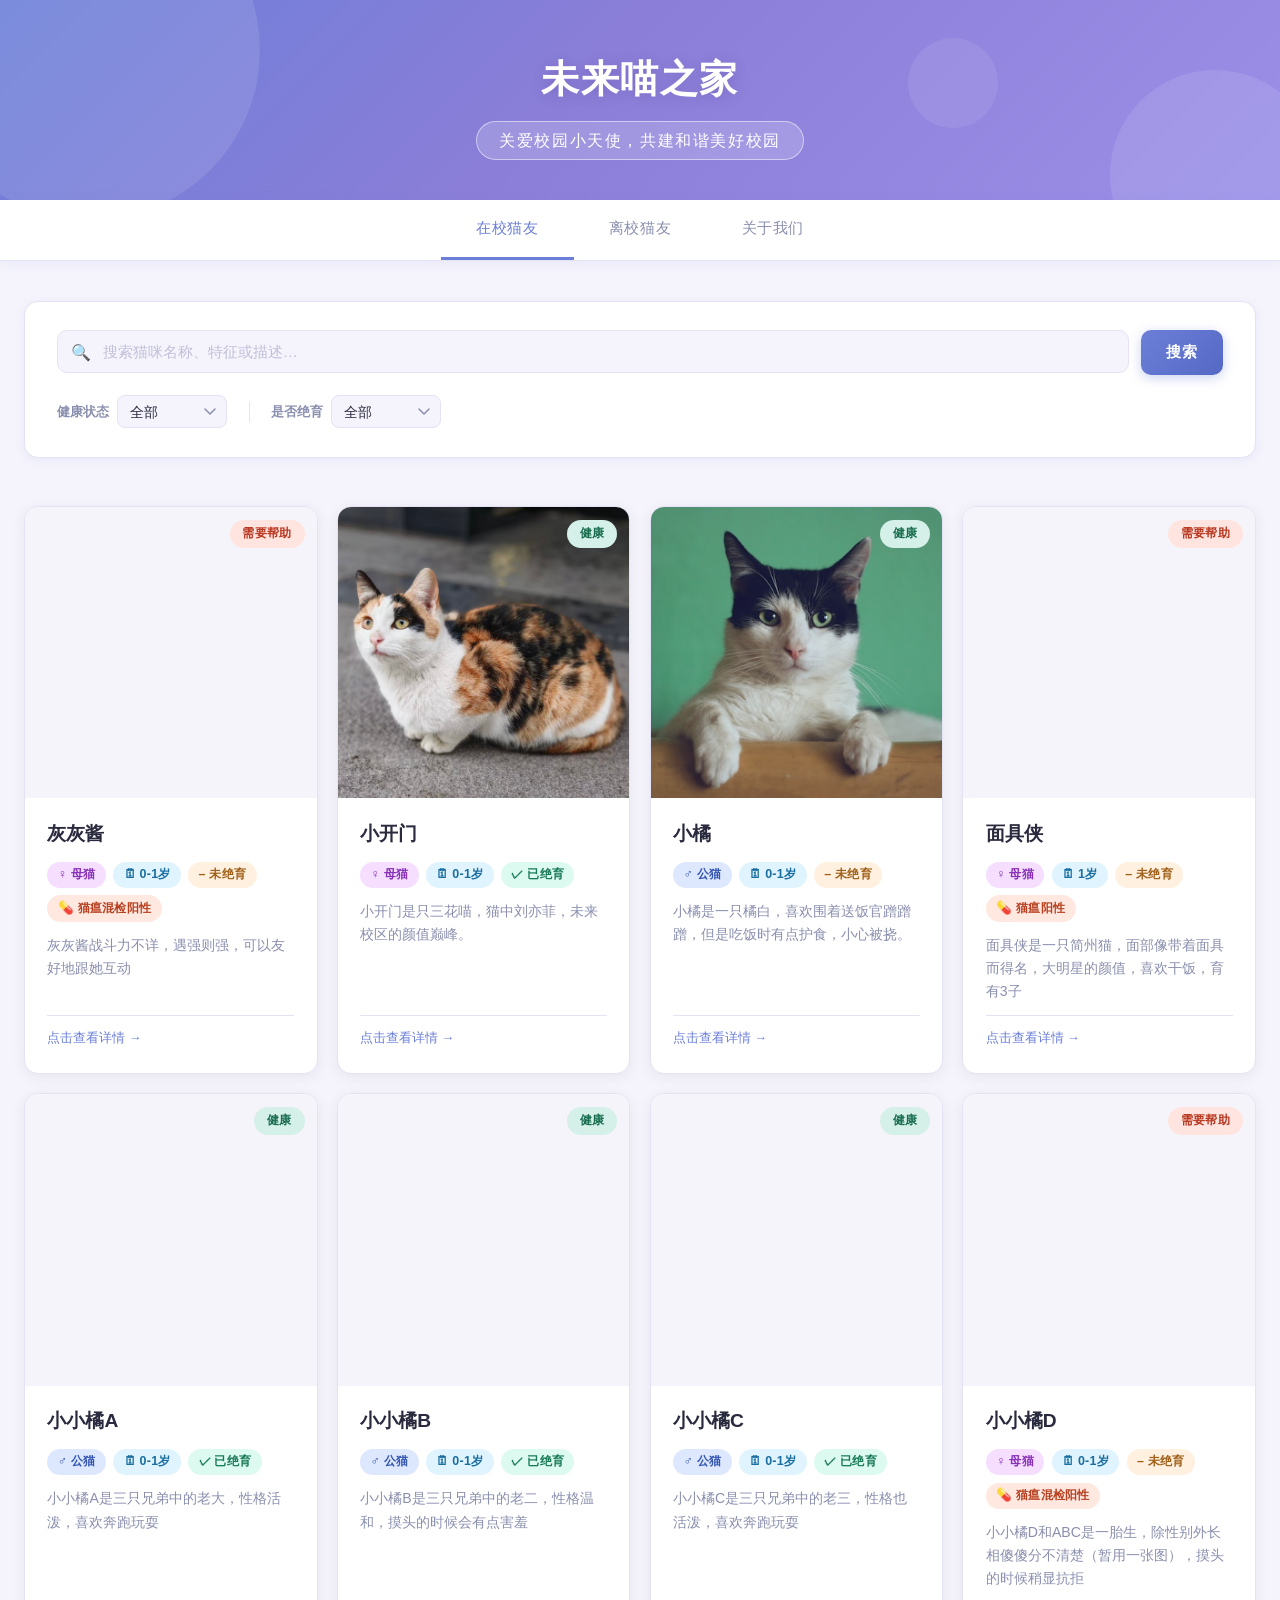
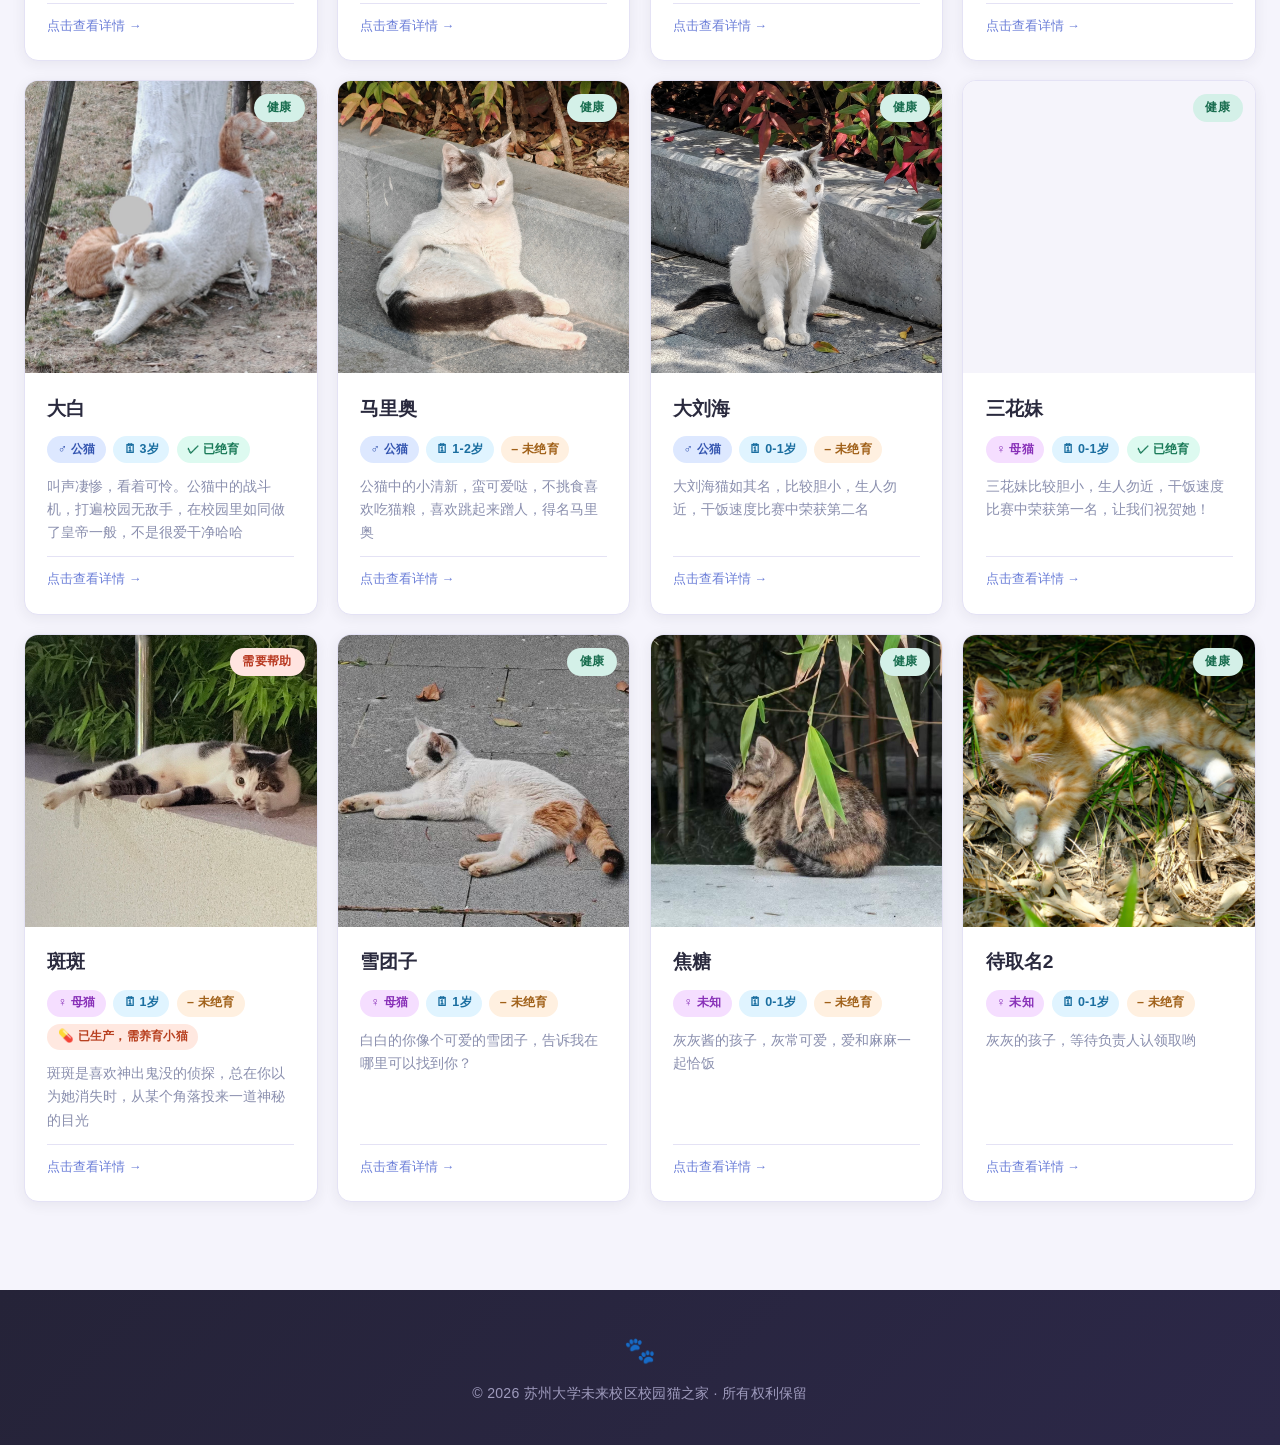
==== commit 5dfff753: "update cats info" ====
--- a/index.html
+++ b/index.html
@@ -113,7 +113,7 @@
                             <div class="contact-section">
                                 <p>欢迎关注我们的小红书，第一时间获取猫咪动态：</p>
                                 <div class="qrcode-wrap">
-                                    <img src="images/xiaohongshu.jpg" alt="小红书二维码" class="qrcode-img">
+                                    <img src="images/littlered.jpg" alt="小红书二维码" class="qrcode-img">
                                 </div>
                             </div>
                         </div>
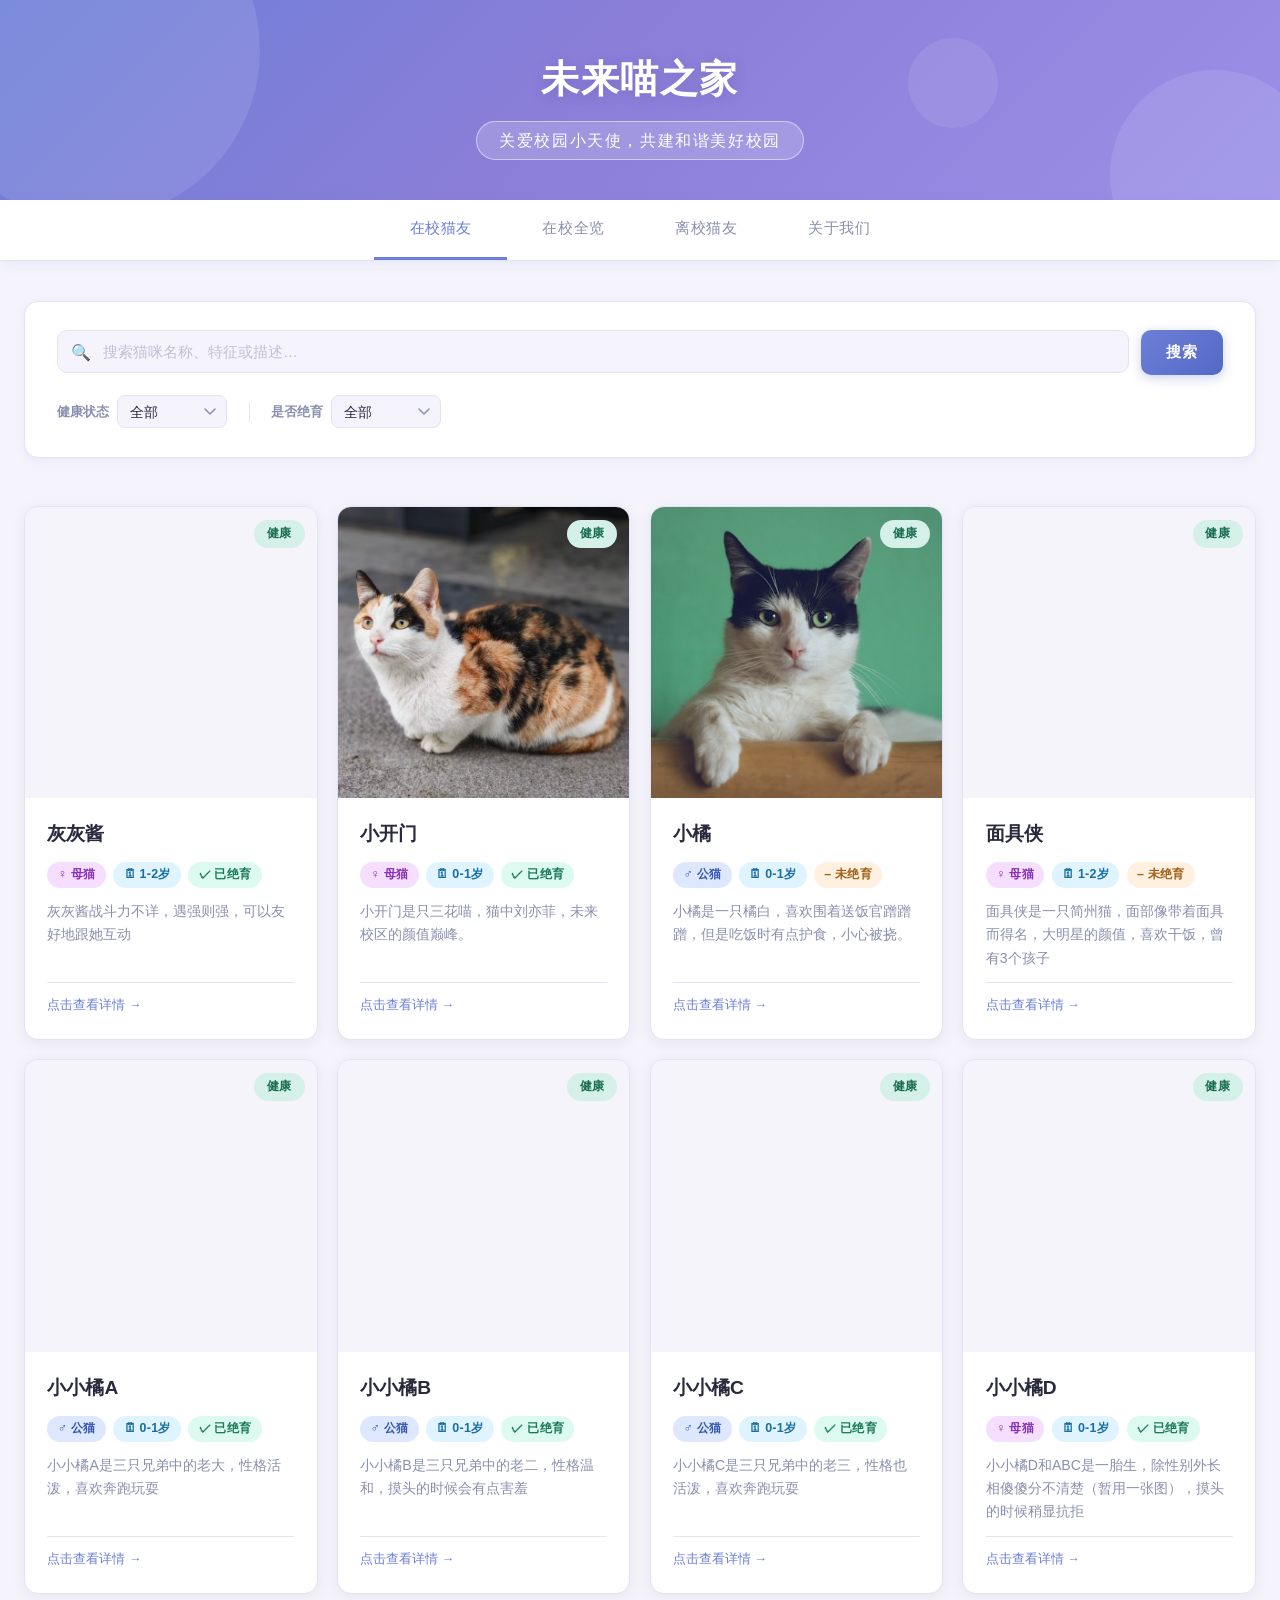
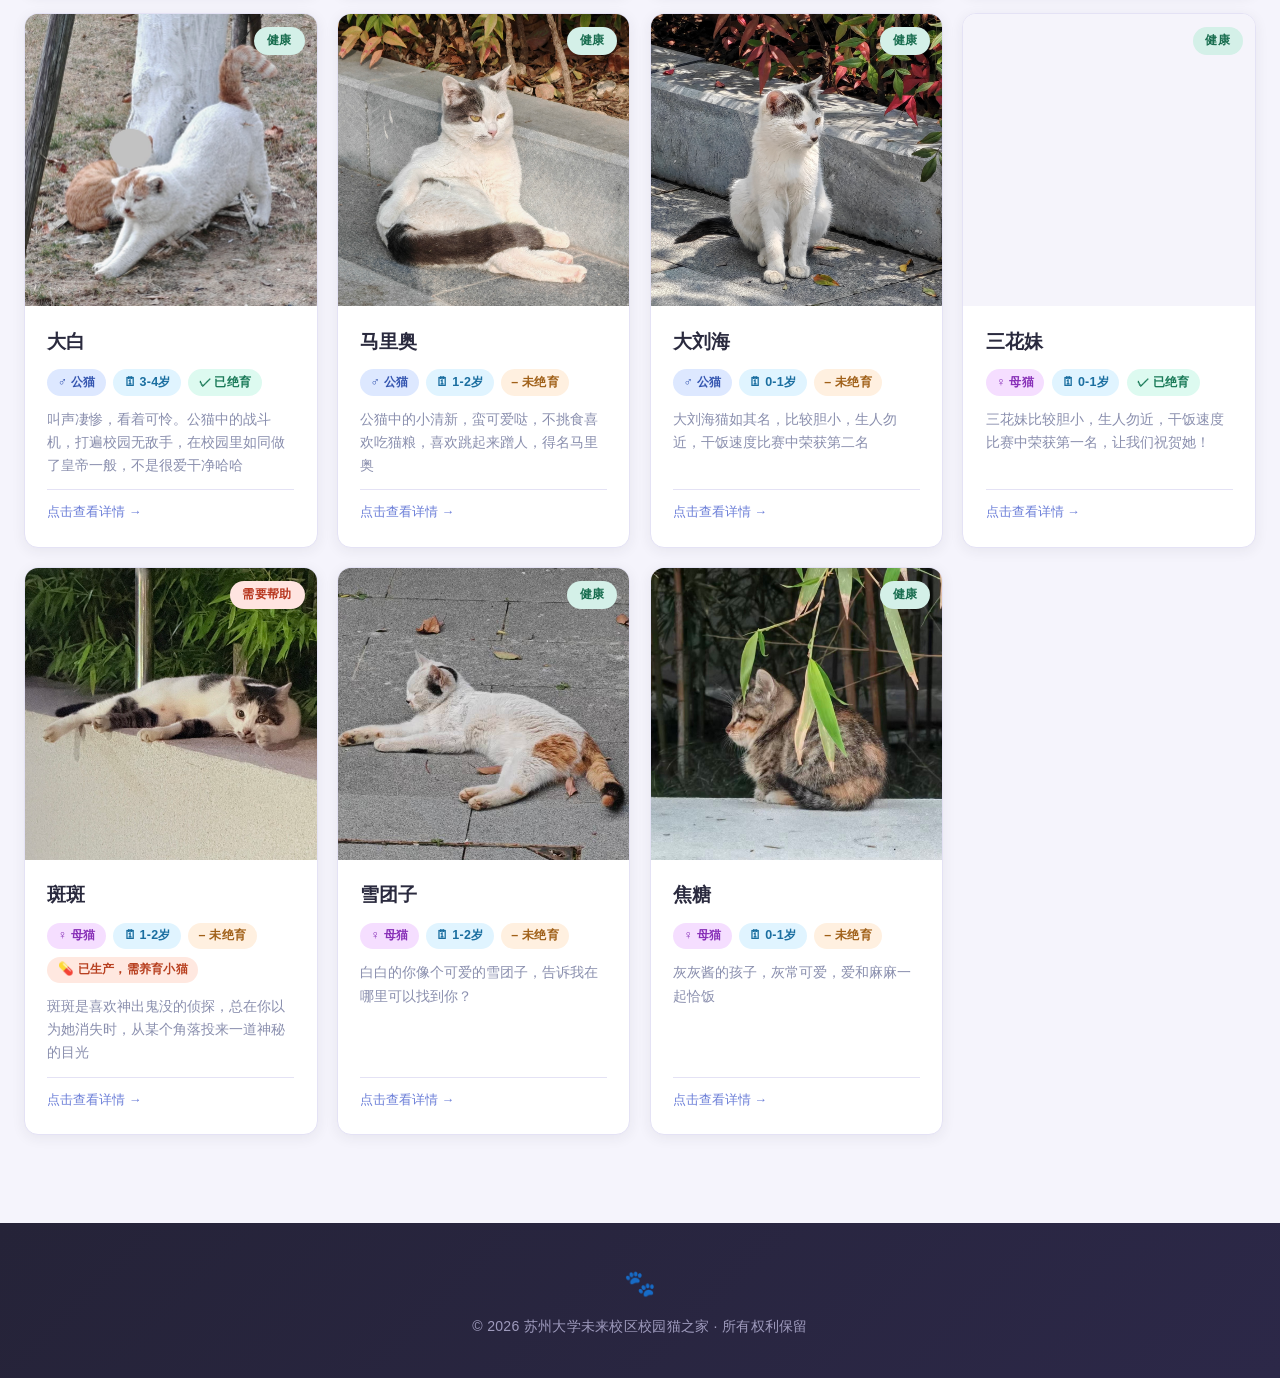
==== commit 59a024f3: "feat: 疫苗数据结构重构、在校全览表格优化、生日精细化" ====
--- a/index.html
+++ b/index.html
@@ -21,6 +21,7 @@
         <div class="container">
             <ul>
                 <li><a href="#home" class="active">在校猫友</a></li>
+                <li><a href="#overview">在校全览</a></li>
                 <li><a href="#alumni">离校猫友</a></li>
                 <li><a href="#about">关于我们</a></li>
             </ul>
@@ -65,6 +66,30 @@
             <!-- 首页：在校猫咪列表 -->
             <section id="home">
                 <div id="catsContainer" class="cats-grid"></div>
+            </section>
+
+            <!-- 在校全览 -->
+            <section id="overview" style="display:none;">
+                <div class="table-wrapper">
+                    <table id="overviewTable" class="overview-table">
+                        <thead>
+                            <tr>
+                                <th class="col-seq">序号</th>
+                                <th class="col-photo">照片</th>
+                                <th class="col-name sortable" data-sort="name">名字 ▾</th>
+                                <th class="col-gender sortable" data-sort="gender">性别 ▾</th>
+                                <th class="col-age sortable" data-sort="age">年龄 ▾</th>
+                                <th class="col-birthday sortable" data-sort="birthday">生日 ▾</th>
+                                <th class="col-status sortable" data-sort="status">状态 ▾</th>
+                                <th class="col-neutered sortable" data-sort="neutered">绝育 ▾</th>
+                                <th class="col-neutered-date sortable" data-sort="neuteredDate">绝育日期 ▾</th>
+                                <th class="col-vaccine sortable" data-sort="vaccine">疫苗状态 ▾</th>
+                                <th class="col-vaccine-date sortable" data-sort="vaccineDate">疫苗最新接种时间 ▾</th>
+                            </tr>
+                        </thead>
+                        <tbody id="overviewBody"></tbody>
+                    </table>
+                </div>
             </section>
 
             <!-- 离校猫友 -->
--- a/style.css
+++ b/style.css
@@ -1141,3 +1141,112 @@
         flex-direction: column;
     }
 }
+
+/* ── 在校全览表格 ─────────────────────────── */
+#overview {
+    padding: 1rem 0;
+}
+
+.table-wrapper {
+    overflow-x: auto;
+    border-radius: var(--radius);
+    box-shadow: var(--shadow-sm);
+    background: var(--card);
+}
+
+.overview-table {
+    width: 100%;
+    border-collapse: collapse;
+    font-size: 0.9rem;
+    min-width: 750px;
+}
+
+.overview-table thead {
+    background: #9B8FE8;
+    color: #fff;
+    position: sticky;
+    top: 0;
+    z-index: 1;
+}
+
+.overview-table th {
+    padding: 0.85rem 0.75rem;
+    text-align: left;
+    font-weight: 600;
+    font-size: 0.88rem;
+    white-space: nowrap;
+    user-select: none;
+}
+
+.overview-table th.sortable {
+    cursor: pointer;
+    transition: background 0.2s;
+}
+.overview-table th.sortable:hover {
+    background: #7B6FD0;
+}
+.overview-table th.sortable.active {
+    background: #7B6FD0;
+}
+
+.overview-table tbody tr {
+    border-bottom: 1px solid var(--border);
+    transition: background 0.15s;
+}
+.overview-table tbody tr:hover {
+    background: #F8F7FF;
+}
+.overview-table tbody tr:last-child {
+    border-bottom: none;
+}
+
+.overview-table td {
+    padding: 0.7rem 0.75rem;
+    vertical-align: middle;
+    color: var(--text);
+    white-space: nowrap;
+}
+
+.overview-table .col-photo { width: 72px; }
+.overview-table .col-seq { width: 44px; text-align: center; }
+.overview-table .tb-seq { text-align: center; color: var(--muted); font-size: 0.85rem; }
+.overview-table .col-name { width: 110px; }
+.overview-table .col-gender { width: 72px; }
+.overview-table .col-age { width: 80px; }
+.overview-table .col-birthday { width: 130px; }
+.overview-table .col-status { width: 96px; }
+.overview-table .col-neutered { width: 72px; }
+.overview-table .col-neutered-date { width: 95px; }
+.overview-table .col-vaccine { width: 90px; }
+.overview-table .col-vaccine-date { width: 120px; }
+
+.overview-table .tb-photo {
+    width: 42px;
+    height: 42px;
+    border-radius: 8px;
+    object-fit: cover;
+    display: block;
+}
+
+.overview-table .tb-badge {
+    display: inline-block;
+    padding: 0.18rem 0.6rem;
+    border-radius: 10px;
+    font-size: 0.78rem;
+    font-weight: 500;
+}
+.tb-badge.healthy    { background: #E6F9F0; color: #2EAA7B; }
+.tb-badge.need-help  { background: #FFF0E6; color: #E87A3A; }
+.tb-badge.neutered-y { background: #E8F0FE; color: #5B7FDB; }
+.tb-badge.neutered-n { background: #F0EEF5; color: #8A8FAE; }
+.tb-badge.vaccine-y { background: #F0F9EB; color: #67C23A; }
+.tb-badge.vaccine-n { background: #F0EEF5; color: #8A8FAE; }
+.tb-badge.vaccine-partial { background: #FFF7ED; color: #E67E22; }
+.vaccine-feline { color: #E67E22; font-weight: 600; }
+
+
+@media (max-width: 768px) {
+    .overview-table { font-size: 0.8rem; min-width: 600px; }
+    .overview-table th, .overview-table td { padding: 0.5rem 0.4rem; }
+    .overview-table .tb-photo { width: 32px; height: 32px; }
+}
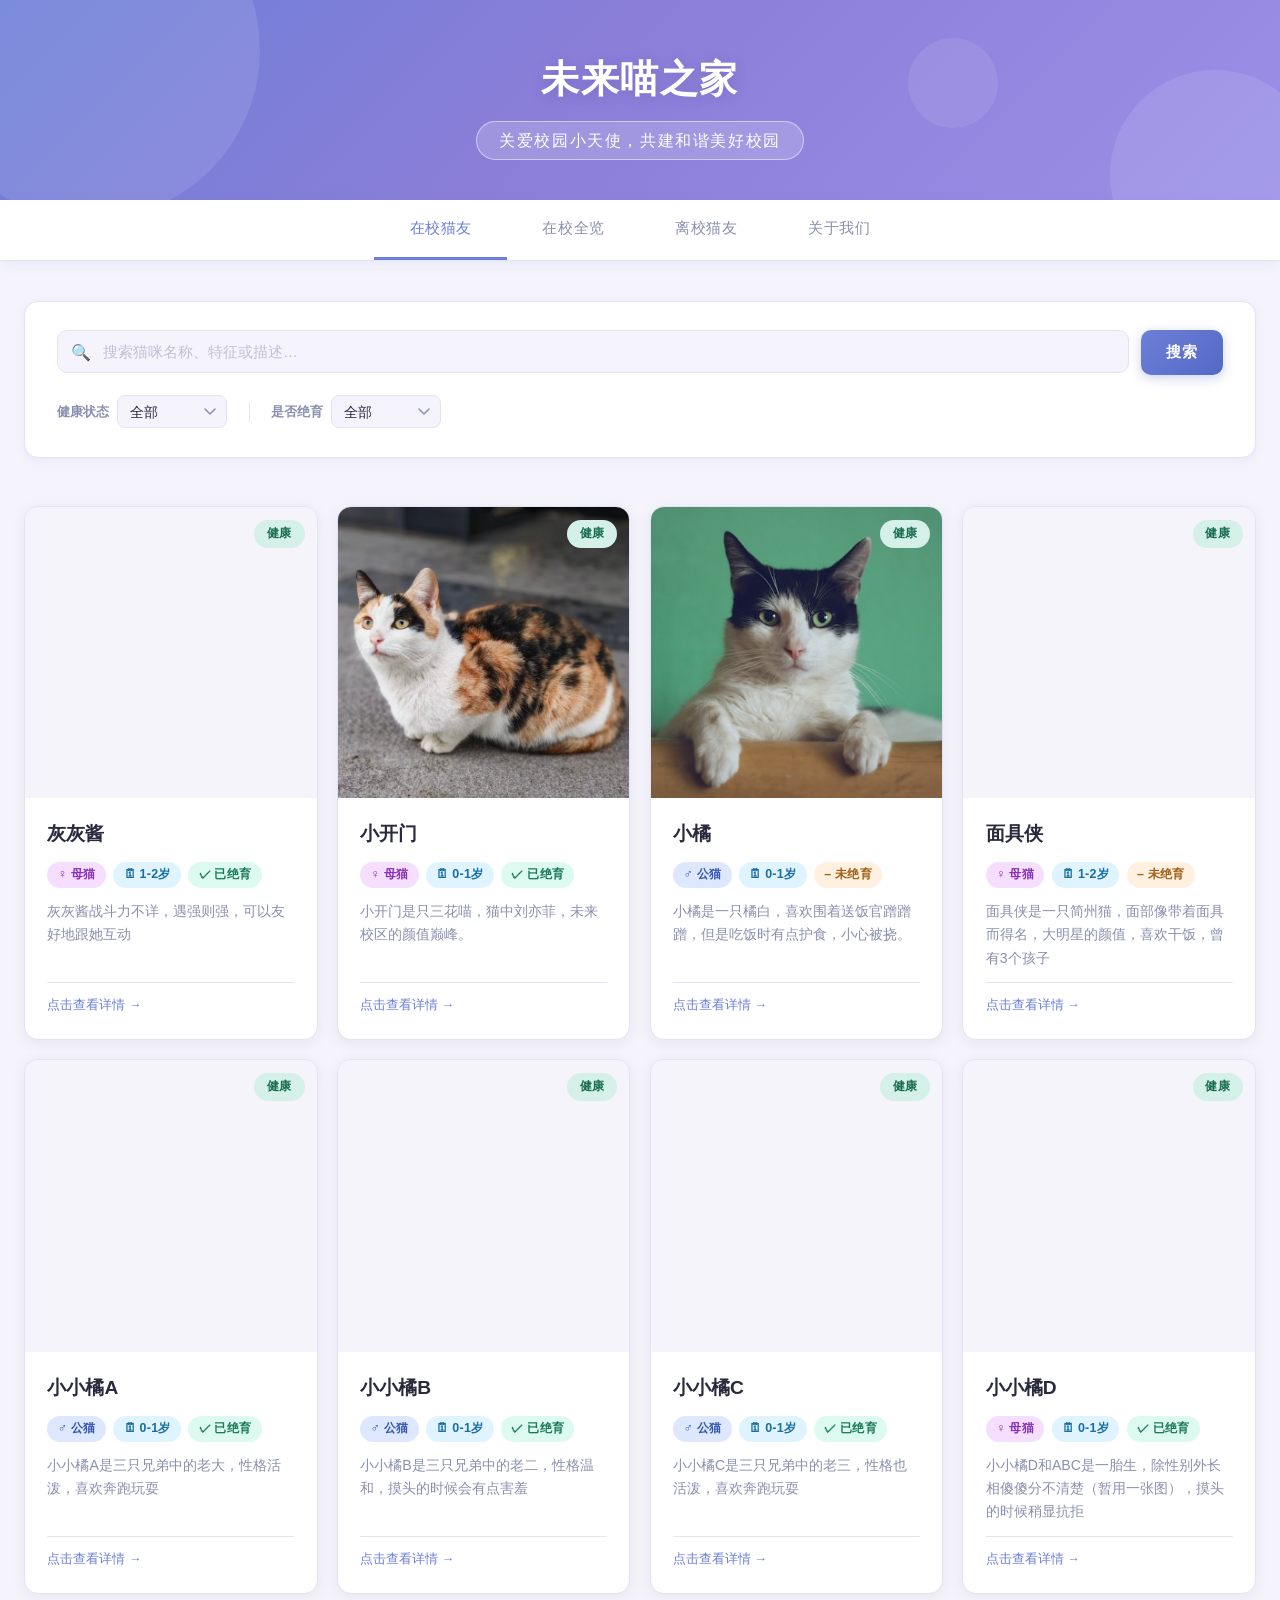
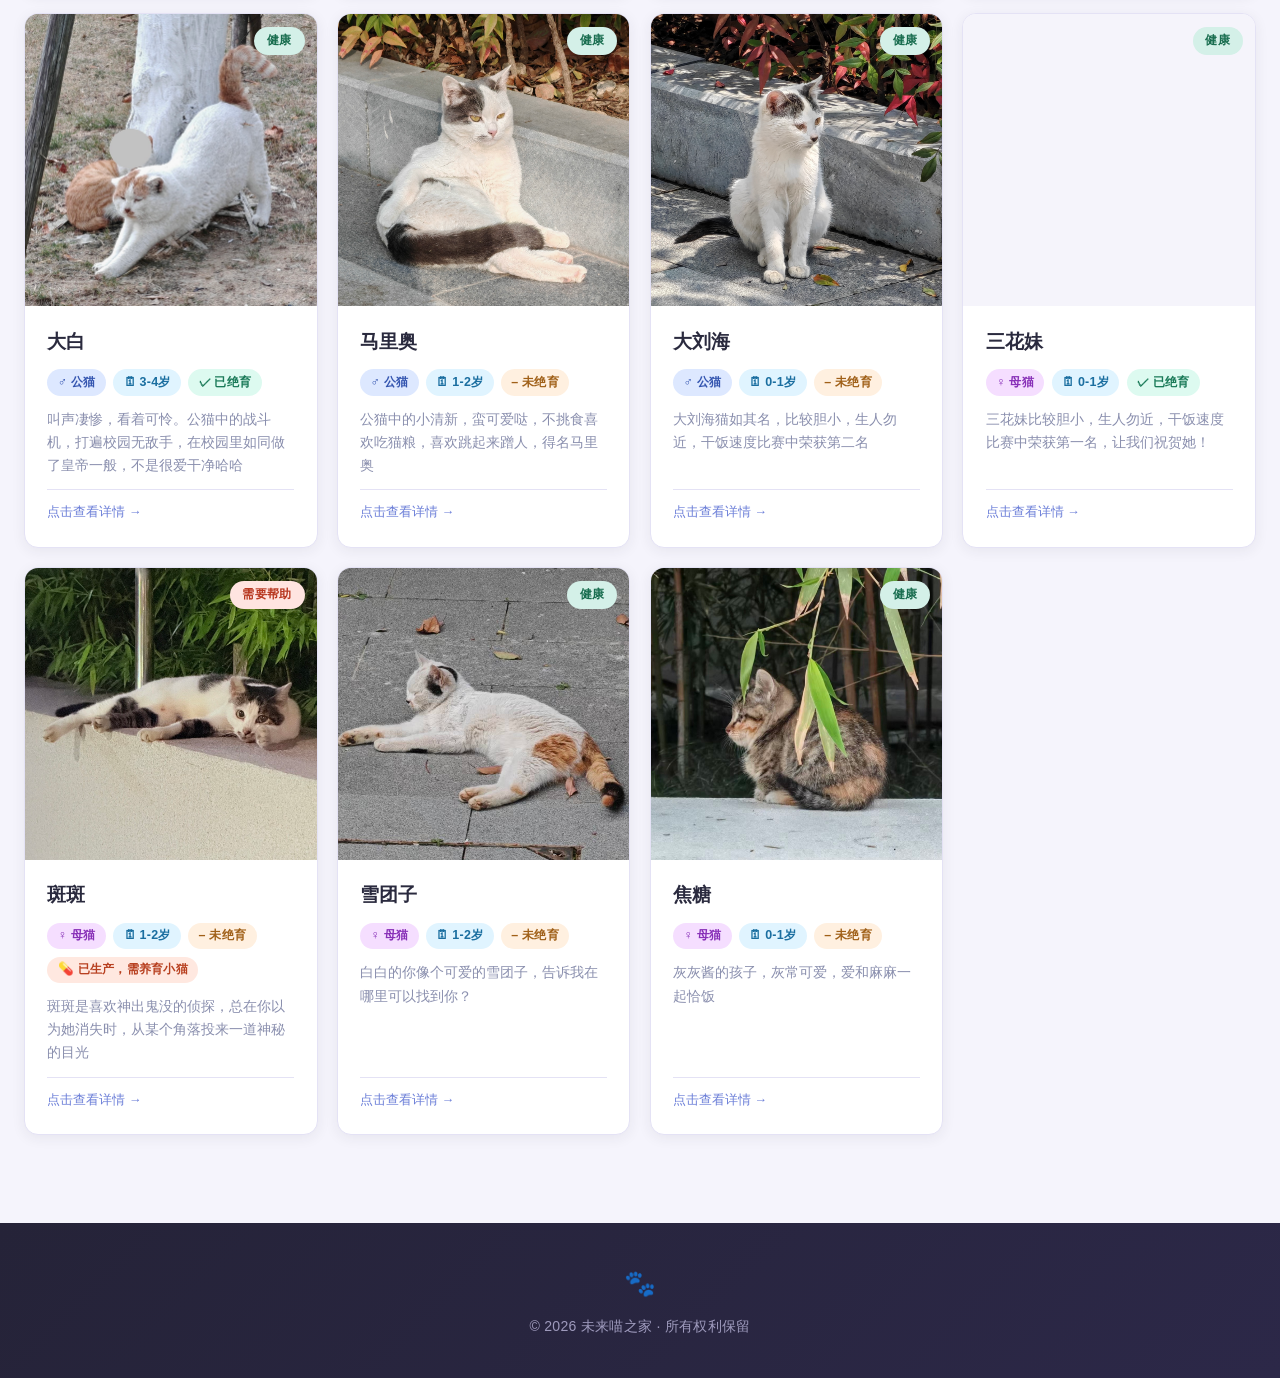
==== commit c72b8fa4: "update website info" ====
--- a/index.html
+++ b/index.html
@@ -237,7 +237,7 @@
     <footer class="footer">
         <div class="container footer-inner">
             <div class="footer-logo">🐾</div>
-            <p>&copy; 2026 苏州大学未来校区校园猫之家 · 所有权利保留</p>
+            <p>&copy; 2026 未来喵之家 · 所有权利保留</p>
         </div>
     </footer>
 
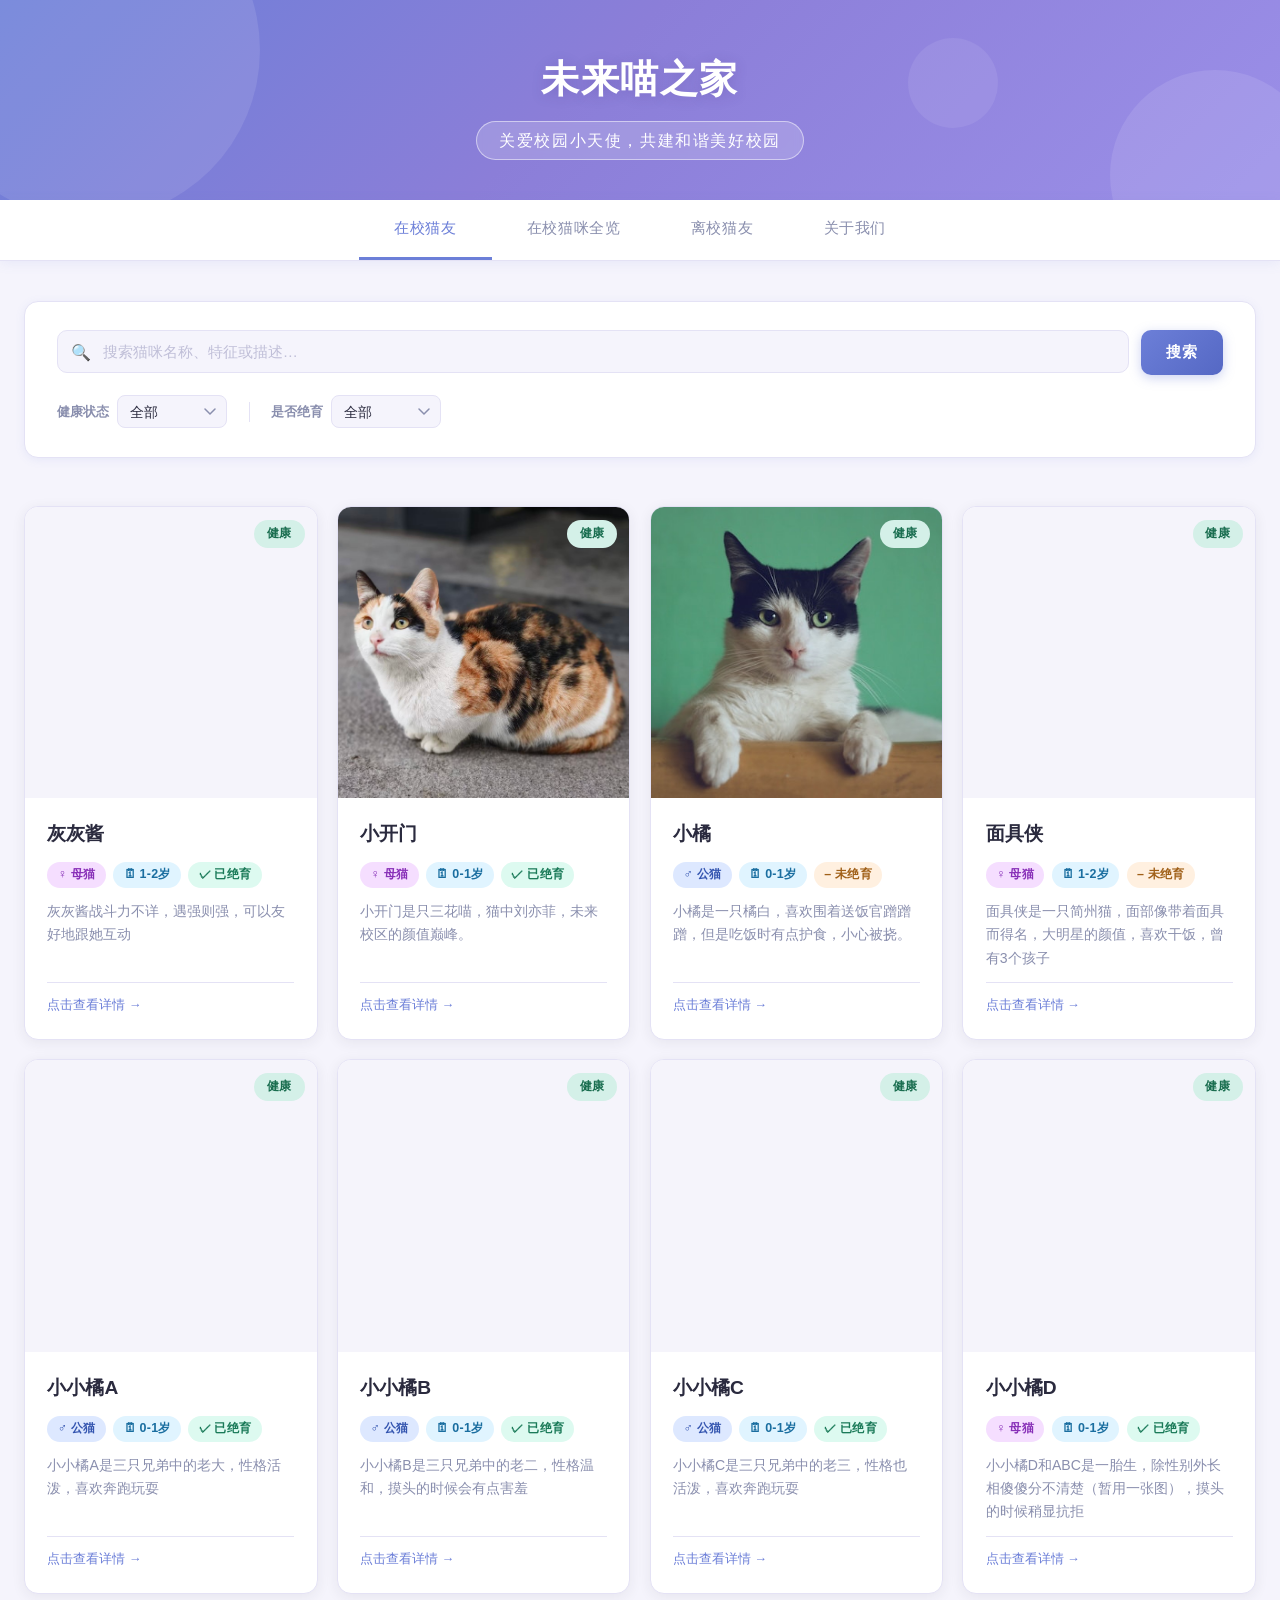
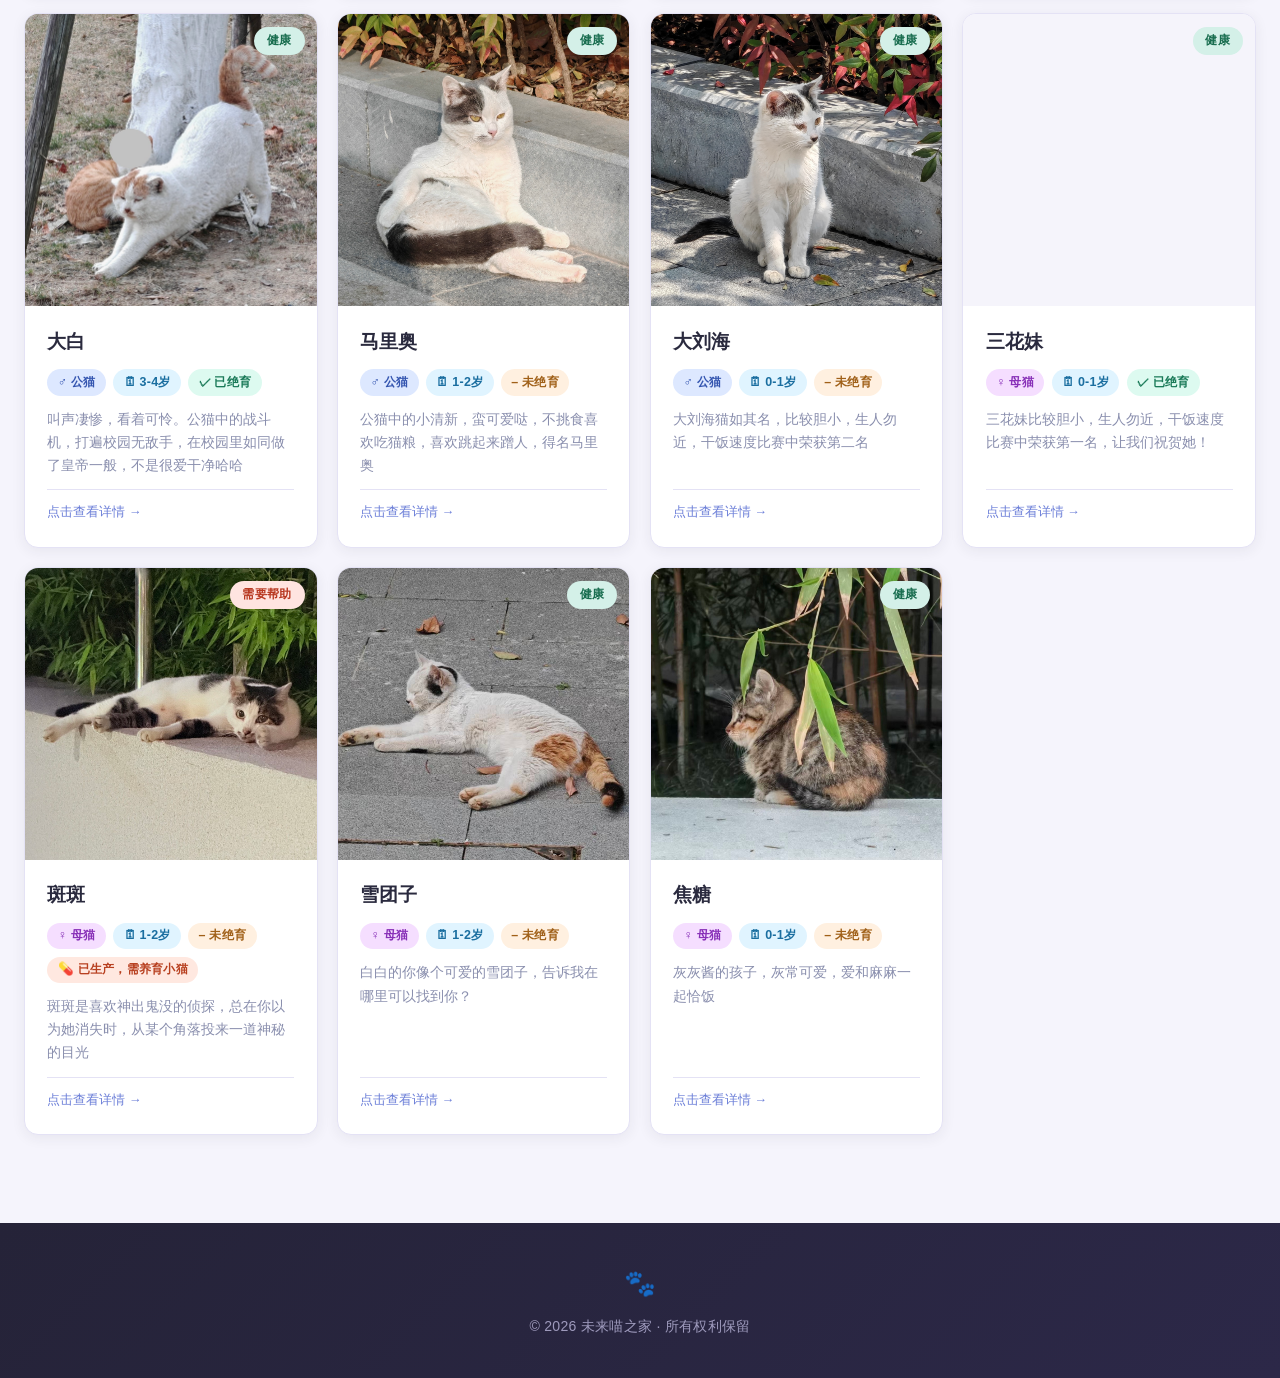
==== commit 27165fd8: "update website info" ====
--- a/index.html
+++ b/index.html
@@ -21,7 +21,7 @@
         <div class="container">
             <ul>
                 <li><a href="#home" class="active">在校猫友</a></li>
-                <li><a href="#overview">在校全览</a></li>
+                <li><a href="#overview">在校猫咪全览</a></li>
                 <li><a href="#alumni">离校猫友</a></li>
                 <li><a href="#about">关于我们</a></li>
             </ul>
